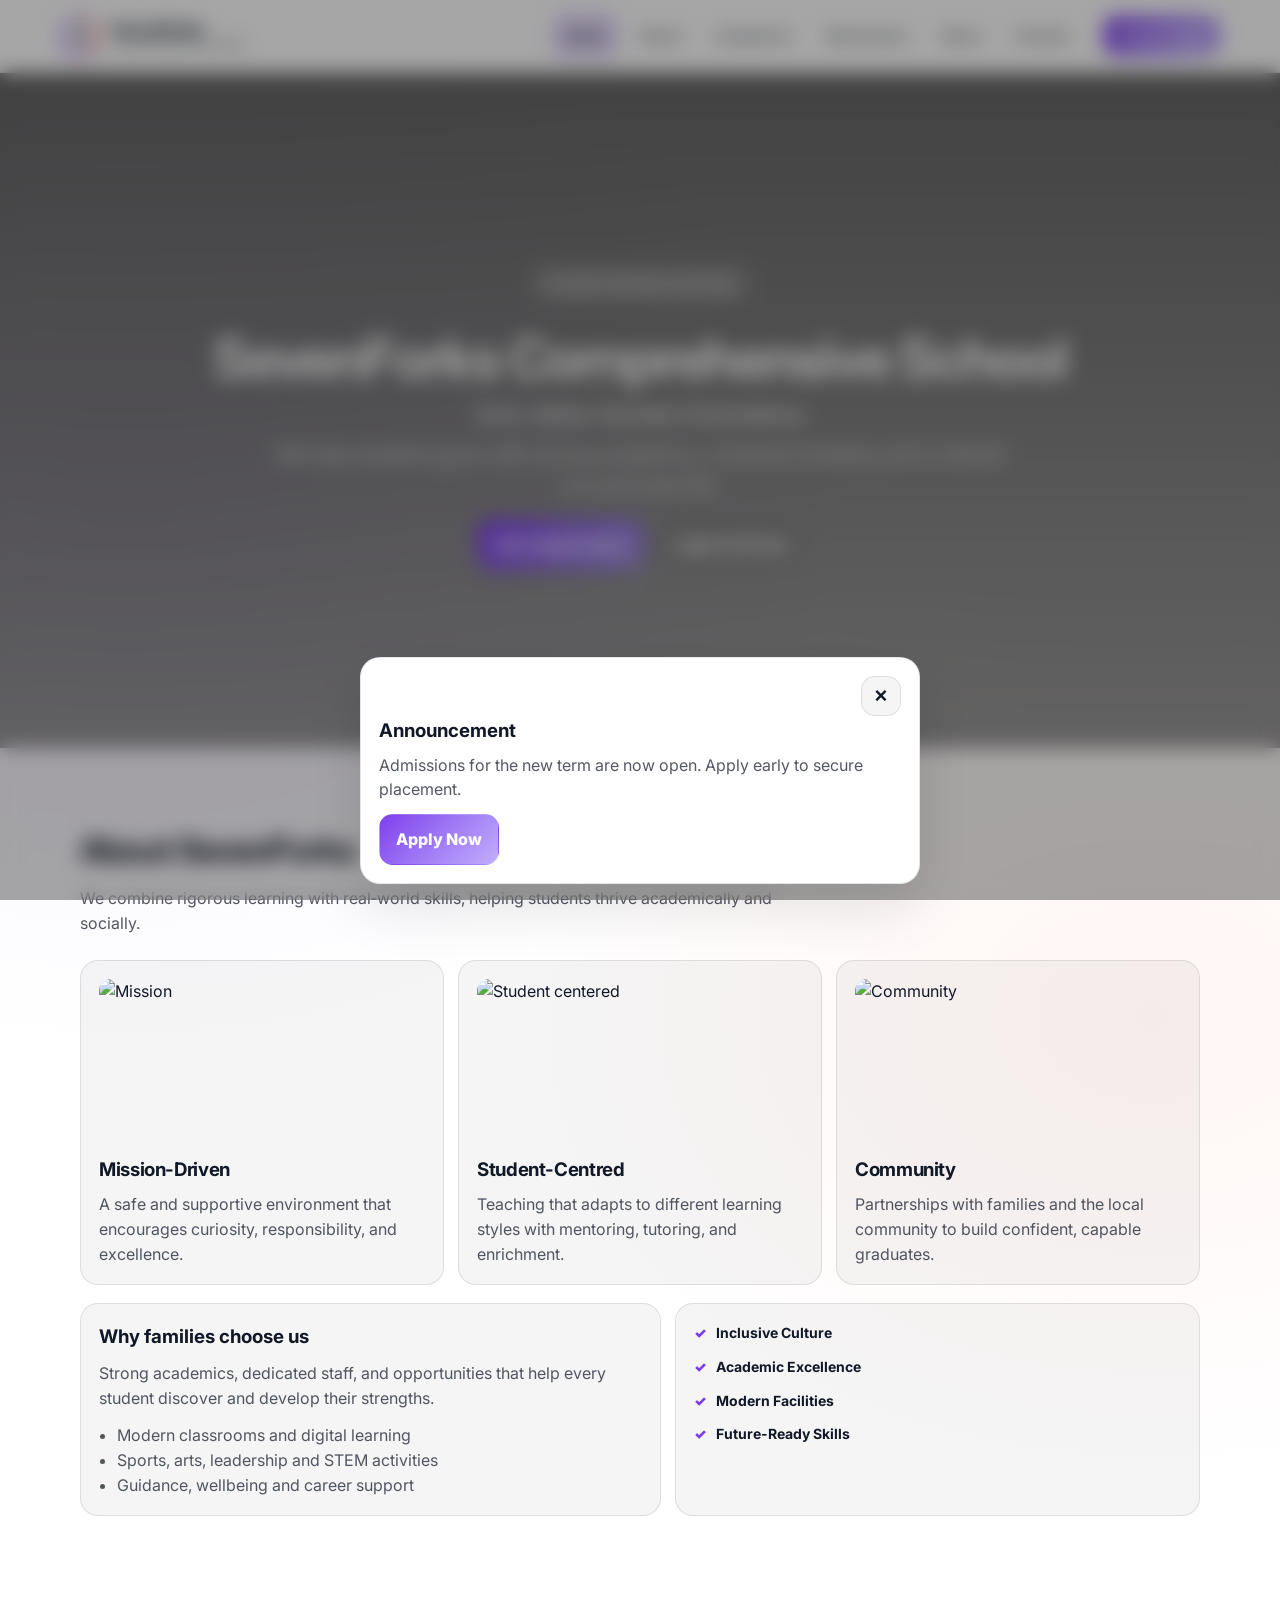
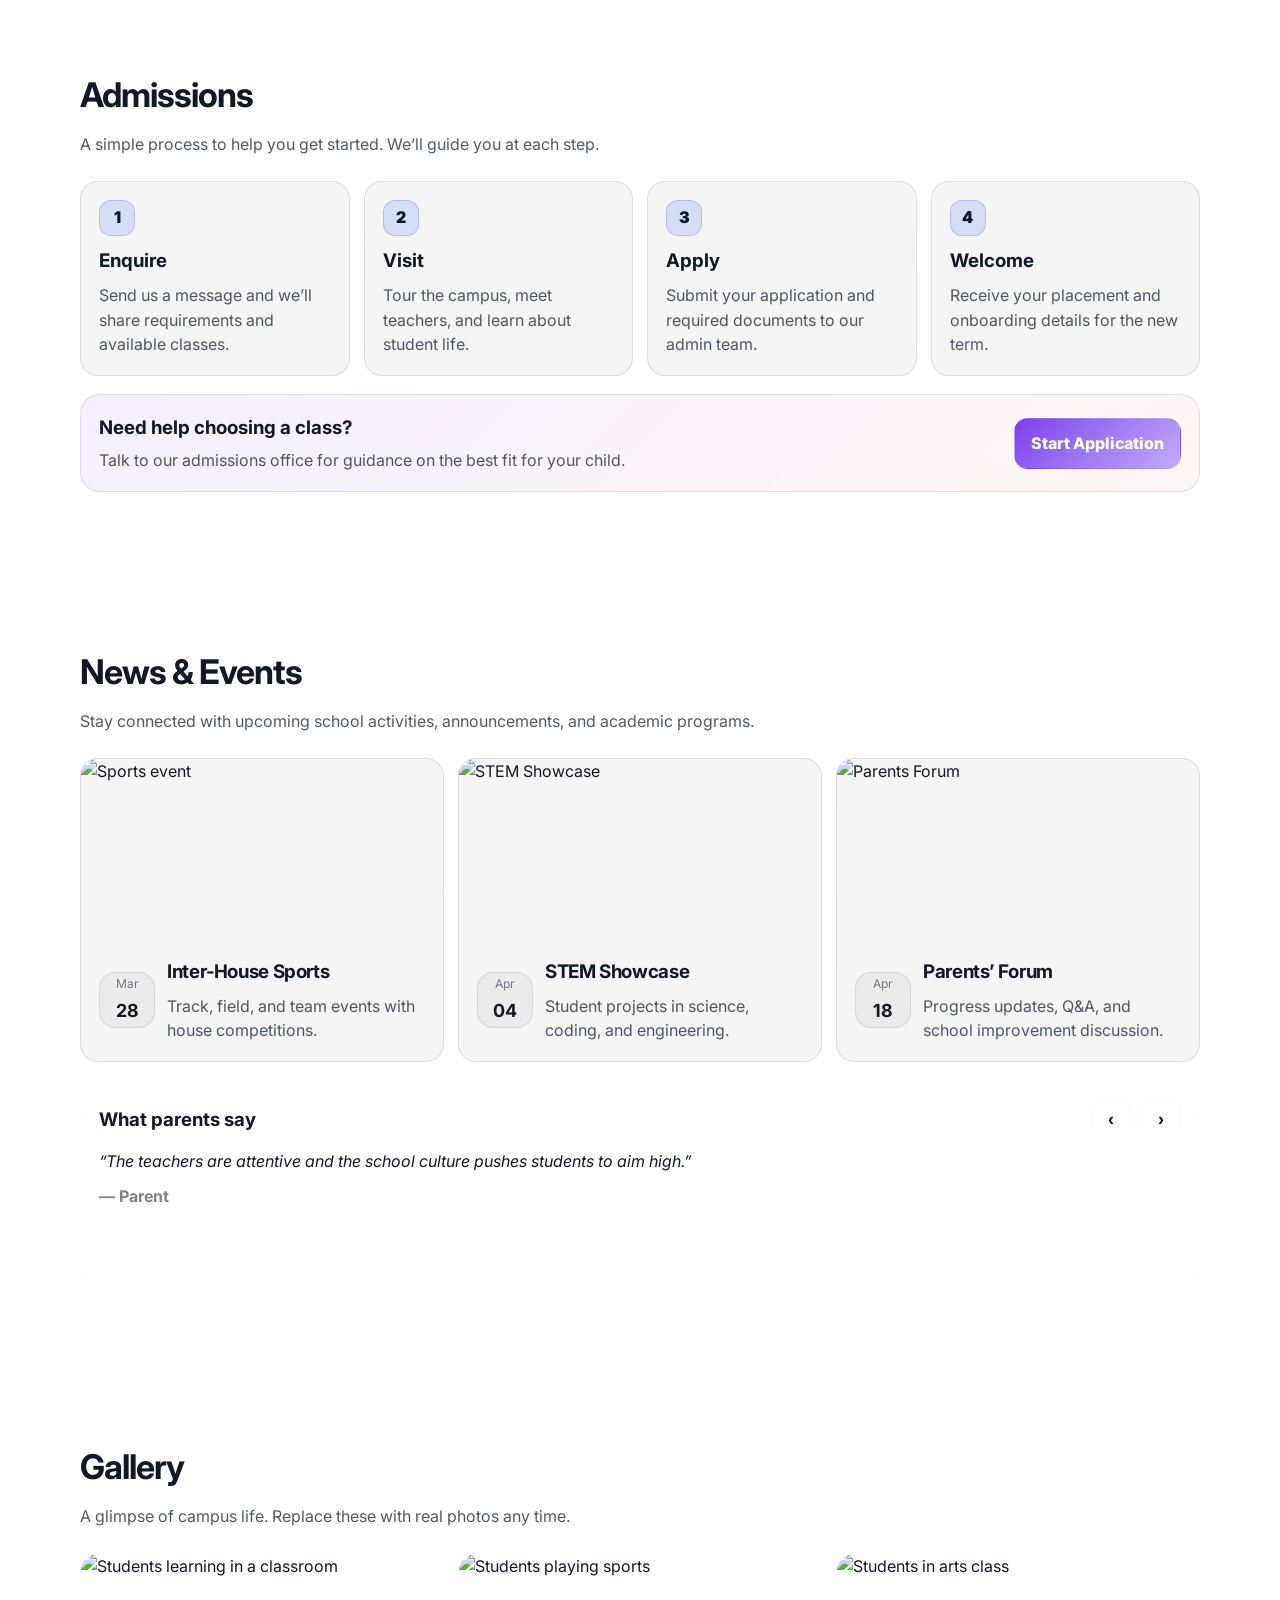
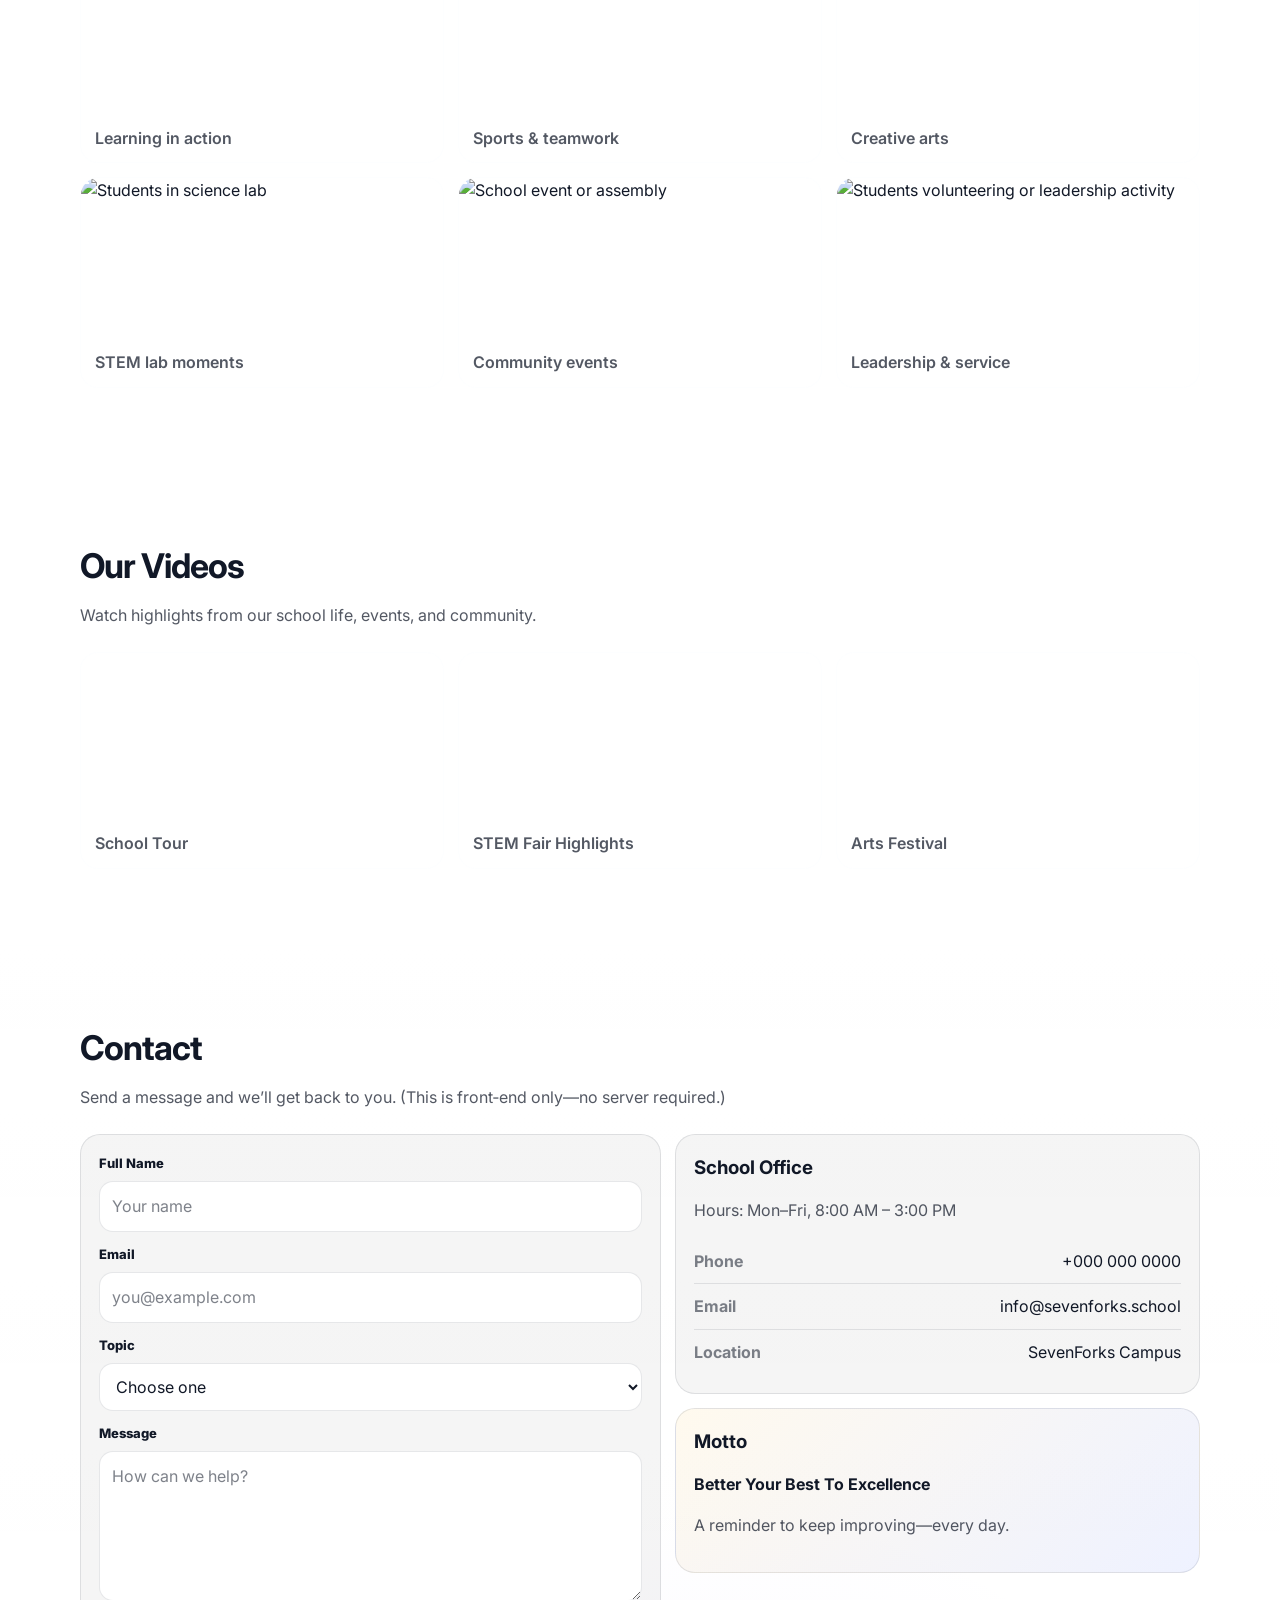
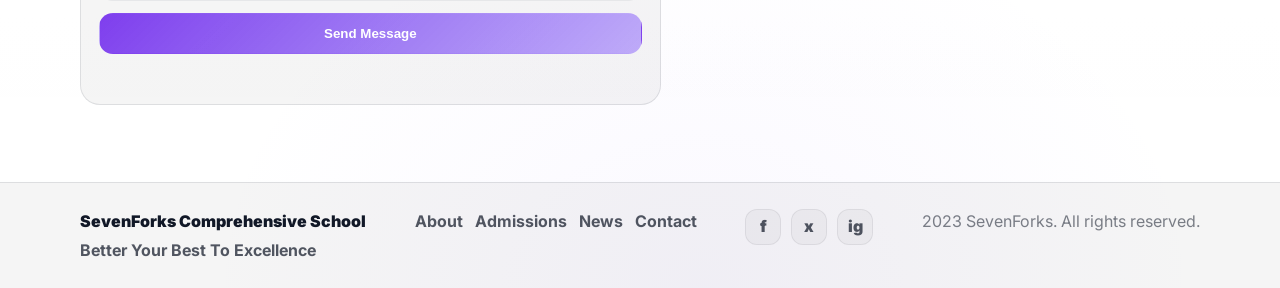
==== index.html @ 9cce0437 "Initial commit" ====
<!doctype html>
<html lang="en">
  <head>
    <meta charset="UTF-8" />
    <meta name="viewport" content="width=device-width, initial-scale=1" />
    <meta name="description" content="SevenForks Comprehensive School — Better Your Best To Excellence" />
    <title>SevenForks Comprehensive School</title>
    <link rel="preconnect" href="https://fonts.googleapis.com" />
    <link rel="preconnect" href="https://fonts.gstatic.com" crossorigin />
    <link href="https://fonts.googleapis.com/css2?family=Inter:wght@400;500;600;700;800&display=swap" rel="stylesheet" />
    <link rel="stylesheet" href="styles.css" />
  </head>

  <body>
    <a class="skip-link" href="#main">Skip to content</a>

    <header class="site-header" data-elevate>
      <div class="container header-inner">
        <a class="brand" href="#top" aria-label="SevenForks Comprehensive School home">
          <span class="brand-mark" aria-hidden="true">
            <span class="mark-ring"></span>
            <span class="mark-s" aria-hidden="true">S</span>
          </span>
          <span class="brand-text">
            <span class="brand-name">SevenForks</span>
            <span class="brand-sub">Comprehensive School</span>
          </span>
        </a>

        <nav class="nav" aria-label="Primary">
          <button class="nav-toggle" type="button" aria-expanded="false" aria-controls="navMenu">
            <span class="nav-toggle-lines" aria-hidden="true"></span>
            <span class="sr-only">Open menu</span>
          </button>

          <div class="nav-menu" id="navMenu">
            <a class="nav-link is-active" href="index.html">Home</a>
            <a class="nav-link" href="about.html">About</a>
            <a class="nav-link" href="academics.html">Academics</a>
            <a class="nav-link" href="admissions.html">Admissions</a>
            <a class="nav-link" href="news.html">News</a>
            <a class="nav-link" href="contact.html">Contact</a>
            <a class="btn btn-primary portal-btn" href="portal.html">Portal Login</a>
          </div>
        </nav>
      </div>
    </header>

    <main id="main">
      <section class="hero" id="top">
        <div class="container hero-inner">
          <div class="hero-copy">
            <p class="pill" data-reveal="fade">A modern learning community</p>
            <h1 class="hero-title" data-reveal="up">
              SevenForks Comprehensive School
            </h1>
            <p class="hero-motto" data-reveal="up" data-reveal-delay="90">
              Motto: <strong>Better Your Best To Excellence</strong>
            </p>
            <p class="hero-lead" data-reveal="up" data-reveal-delay="150">
              We help students grow with strong academics, character building, and a vibrant co‑curricular life.
            </p>
            <div class="hero-actions" data-reveal="up" data-reveal-delay="220">
              <a class="btn btn-primary" href="admissions.html">Start Application</a>
              <a class="btn btn-ghost" href="portal.html">Login to Portal</a>
            </div>
          </div>
        </div>
        <div class="hero-wave" aria-hidden="true"></div>
      </section>

      <section class="section" id="about">
        <div class="container">
          <div class="section-head" data-reveal="up">
            <h2>About SevenForks</h2>
            <p>
              We combine rigorous learning with real‑world skills, helping students thrive academically and socially.
            </p>
          </div>

          <div class="grid-3" data-reveal-stagger>
            <article class="card">
              <img src="https://images.unsplash.com/photo-1497633762265-9d179a990aa6?ixlib=rb-4.0.3&auto=format&fit=crop&w=600&q=80" alt="Mission" class="card-img">
              <h3>Mission-Driven</h3>
              <p>
                A safe and supportive environment that encourages curiosity, responsibility, and excellence.
              </p>
            </article>
            <article class="card">
              <img src="https://images.unsplash.com/photo-1503676260728-1c00da094a0b?ixlib=rb-4.0.3&auto=format&fit=crop&w=600&q=80" alt="Student centered" class="card-img">
              <h3>Student-Centred</h3>
              <p>
                Teaching that adapts to different learning styles with mentoring, tutoring, and enrichment.
              </p>
            </article>
            <article class="card">
              <img src="https://images.unsplash.com/photo-1529156069898-49953e39b3ac?ixlib=rb-4.0.3&auto=format&fit=crop&w=600&q=80" alt="Community" class="card-img">
              <h3>Community</h3>
              <p>
                Partnerships with families and the local community to build confident, capable graduates.
              </p>
            </article>
          </div>

          <div class="feature" data-reveal="up">
            <div class="feature-copy">
              <h3>Why families choose us</h3>
              <p>
                Strong academics, dedicated staff, and opportunities that help every student discover and develop their strengths.
              </p>
              <ul class="checks">
                <li>Modern classrooms and digital learning</li>
                <li>Sports, arts, leadership and STEM activities</li>
                <li>Guidance, wellbeing and career support</li>
              </ul>
            </div>
            <div class="feature-panel" aria-hidden="true">
              <ul class="feature-list">
                <li>Inclusive Culture</li>
                <li>Academic Excellence</li>
                <li>Modern Facilities</li>
                <li>Future-Ready Skills</li>
              </ul>
            </div>
          </div>
        </div>
      </section>

      <section class="section alt" id="admissions">
        <div class="container">
          <div class="section-head" data-reveal="up">
            <h2>Admissions</h2>
            <p>
              A simple process to help you get started. We’ll guide you at each step.
            </p>
          </div>

          <div class="steps" data-reveal-stagger>
            <div class="step">
              <div class="step-num">1</div>
              <h3>Enquire</h3>
              <p>Send us a message and we’ll share requirements and available classes.</p>
            </div>
            <div class="step">
              <div class="step-num">2</div>
              <h3>Visit</h3>
              <p>Tour the campus, meet teachers, and learn about student life.</p>
            </div>
            <div class="step">
              <div class="step-num">3</div>
              <h3>Apply</h3>
              <p>Submit your application and required documents to our admin team.</p>
            </div>
            <div class="step">
              <div class="step-num">4</div>
              <h3>Welcome</h3>
              <p>Receive your placement and onboarding details for the new term.</p>
            </div>
          </div>

          <div class="callout" data-reveal="up">
            <div>
              <h3>Need help choosing a class?</h3>
              <p>Talk to our admissions office for guidance on the best fit for your child.</p>
            </div>
            <a class="btn btn-primary" href="admissions.html">Start Application</a>
          </div>
        </div>
      </section>

      <section class="section alt" id="events">
        <div class="container">
          <div class="section-head" data-reveal="up">
            <h2>News & Events</h2>
            <p>
              Stay connected with upcoming school activities, announcements, and academic programs.
            </p>
          </div>

          <div class="grid-3" data-reveal-stagger>
            <article class="card event">
              <img src="https://images.unsplash.com/photo-1551698618-1dfe5d97d256?ixlib=rb-4.0.3&auto=format&fit=crop&w=600&q=80" alt="Sports event" class="event-img">
              <div class="event-body">
                <div class="event-date"><span>Mar</span><strong>28</strong></div>
                <div>
                  <h3>Inter‑House Sports</h3>
                  <p>Track, field, and team events with house competitions.</p>
                </div>
              </div>
            </article>
            <article class="card event">
              <img src="https://images.unsplash.com/photo-1532094349884-543bc11b234d?ixlib=rb-4.0.3&auto=format&fit=crop&w=600&q=80" alt="STEM Showcase" class="event-img">
              <div class="event-body">
                <div class="event-date"><span>Apr</span><strong>04</strong></div>
                <div>
                  <h3>STEM Showcase</h3>
                  <p>Student projects in science, coding, and engineering.</p>
                </div>
              </div>
            </article>
            <article class="card event">
              <img src="https://images.unsplash.com/photo-1522202176988-66273c2fd55f?ixlib=rb-4.0.3&auto=format&fit=crop&w=600&q=80" alt="Parents Forum" class="event-img">
              <div class="event-body">
                <div class="event-date"><span>Apr</span><strong>18</strong></div>
                <div>
                  <h3>Parents’ Forum</h3>
                  <p>Progress updates, Q&A, and school improvement discussion.</p>
                </div>
              </div>
            </article>
          </div>

          <div class="testimonials" aria-label="Testimonials" data-reveal="up">
            <div class="testimonials-head">
              <h3>What parents say</h3>
              <div class="slider-controls">
                <button class="icon-btn" type="button" data-slide="prev" aria-label="Previous testimonial">‹</button>
                <button class="icon-btn" type="button" data-slide="next" aria-label="Next testimonial">›</button>
              </div>
            </div>
            <div class="slider" data-slider>
              <div class="slide" data-active>
                <p>
                  “The teachers are attentive and the school culture pushes students to aim high.”
                </p>
                <span class="who">— Parent</span>
              </div>
              <div class="slide">
                <p>
                  “Our child improved tremendously in confidence and communication skills.”
                </p>
                <span class="who">— Guardian</span>
              </div>
              <div class="slide">
                <p>
                  “Great balance of academics and activities. The guidance program is excellent.”
                </p>
                <span class="who">— Parent</span>
              </div>
            </div>
          </div>
        </div>
      </section>

      <section class="section" id="gallery">
        <div class="container">
          <div class="section-head" data-reveal="up">
            <h2>Gallery</h2>
            <p>
              A glimpse of campus life. Replace these with real photos any time.
            </p>
          </div>

          <div class="gallery" data-reveal-stagger>
            <figure class="shot" data-gallery-item data-title="Learning in action" data-description="Our classrooms are equipped with modern technology to facilitate interactive and engaging learning experiences for all students.">
              <img src="https://images.unsplash.com/photo-1507003211169-0a1dd7228f2d?ixlib=rb-4.0.3&auto=format&fit=crop&w=600&q=80" alt="Students learning in a classroom" class="shot-img">
              <figcaption>Learning in action</figcaption>
            </figure>
            <figure class="shot" data-gallery-item data-title="Sports & teamwork" data-description="Physical education is a core part of our curriculum, fostering teamwork, discipline, and healthy competition among students.">
              <img src="https://images.unsplash.com/photo-1551698618-1dfe5d97d256?ixlib=rb-4.0.3&auto=format&fit=crop&w=600&q=80" alt="Students playing sports" class="shot-img">
              <figcaption>Sports & teamwork</figcaption>
            </figure>
            <figure class="shot" data-gallery-item data-title="Creative arts" data-description="Students explore their creativity through various artistic mediums, including painting, sculpture, and digital design.">
              <img src="https://images.unsplash.com/photo-1513475382585-d06e58bcb0e0?ixlib=rb-4.0.3&auto=format&fit=crop&w=600&q=80" alt="Students in arts class" class="shot-img">
              <figcaption>Creative arts</figcaption>
            </figure>
            <figure class="shot" data-gallery-item data-title="STEM lab moments" data-description="Our state-of-the-art STEM labs provide hands-on experience in science, technology, engineering, and mathematics.">
              <img src="https://images.unsplash.com/photo-1532094349884-543bc11b234d?ixlib=rb-4.0.3&auto=format&fit=crop&w=600&q=80" alt="Students in science lab" class="shot-img">
              <figcaption>STEM lab moments</figcaption>
            </figure>
            <figure class="shot" data-gallery-item data-title="Community events" data-description="We regularly host events that bring together students, parents, and the local community to celebrate achievements and foster connections.">
              <img src="https://images.unsplash.com/photo-1522202176988-66273c2fd55f?ixlib=rb-4.0.3&auto=format&fit=crop&w=600&q=80" alt="School event or assembly" class="shot-img">
              <figcaption>Community events</figcaption>
            </figure>
            <figure class="shot" data-gallery-item data-title="Leadership & service" data-description="Our leadership programs encourage students to take initiative and serve their community, building character and responsibility.">
              <img src="https://images.unsplash.com/photo-1544717297-fa95b6ee9643?ixlib=rb-4.0.3&auto=format&fit=crop&w=600&q=80" alt="Students volunteering or leadership activity" class="shot-img">
              <figcaption>Leadership & service</figcaption>
            </figure>
          </div>
        </div>
      </section>

      <section class="section" id="videos">
        <div class="container">
          <div class="section-head" data-reveal="up">
            <h2>Our Videos</h2>
            <p>
              Watch highlights from our school life, events, and community.
            </p>
          </div>

          <div class="gallery" data-reveal-stagger>
            <figure class="shot">
              <iframe src="https://www.youtube.com/embed/dQw4w9WgXcQ" title="School Tour" class="shot-img" frameborder="0" allow="accelerometer; autoplay; clipboard-write; encrypted-media; gyroscope; picture-in-picture" allowfullscreen></iframe>
              <figcaption>School Tour</figcaption>
            </figure>
            <figure class="shot">
              <iframe src="https://www.youtube.com/embed/jNQXAC9IVRw" title="STEM Fair Highlights" class="shot-img" frameborder="0" allow="accelerometer; autoplay; clipboard-write; encrypted-media; gyroscope; picture-in-picture" allowfullscreen></iframe>
              <figcaption>STEM Fair Highlights</figcaption>
            </figure>
            <figure class="shot">
              <iframe src="https://www.youtube.com/embed/9bZkp7q19f0" title="Arts Festival" class="shot-img" frameborder="0" allow="accelerometer; autoplay; clipboard-write; encrypted-media; gyroscope; picture-in-picture" allowfullscreen></iframe>
              <figcaption>Arts Festival</figcaption>
            </figure>
          </div>
        </div>
      </section>

      <section class="section alt" id="contact">
        <div class="container">
          <div class="section-head" data-reveal="up">
            <h2>Contact</h2>
            <p>
              Send a message and we’ll get back to you. (This is front‑end only—no server required.)
            </p>
          </div>

          <div class="contact" data-reveal="up">
            <form class="form" id="contactForm">
              <div class="field">
                <label for="name">Full Name</label>
                <input id="name" name="name" type="text" autocomplete="name" placeholder="Your name" required />
              </div>
              <div class="field">
                <label for="email">Email</label>
                <input id="email" name="email" type="email" autocomplete="email" placeholder="you@example.com" required />
              </div>
              <div class="field">
                <label for="topic">Topic</label>
                <select id="topic" name="topic" required>
                  <option value="" selected disabled>Choose one</option>
                  <option>Admissions</option>
                  <option>Academics</option>
                  <option>Events</option>
                  <option>General Enquiry</option>
                </select>
              </div>
              <div class="field">
                <label for="message">Message</label>
                <textarea id="message" name="message" rows="5" placeholder="How can we help?" required></textarea>
              </div>
              <button class="btn btn-primary" type="submit">Send Message</button>
              <p class="form-note" id="formNote" role="status" aria-live="polite"></p>
            </form>

            <aside class="contact-aside">
              <div class="aside-card">
                <h3>School Office</h3>
                <p class="muted">Hours: Mon–Fri, 8:00 AM – 3:00 PM</p>
                <div class="kv">
                  <span>Phone</span>
                  <a href="tel:+0000000000">+000 000 0000</a>
                </div>
                <div class="kv">
                  <span>Email</span>
                  <a href="mailto:info@sevenforks.school">info@sevenforks.school</a>
                </div>
                <div class="kv">
                  <span>Location</span>
                  <span>SevenForks Campus</span>
                </div>
              </div>

              <div class="aside-card accent">
                <h3>Motto</h3>
                <p><strong>Better Your Best To Excellence</strong></p>
                <p class="muted">A reminder to keep improving—every day.</p>
              </div>
            </aside>
          </div>
        </div>
      </section>
    </main>

    <footer class="footer">
      <div class="container footer-inner">
        <div class="footer-left">
          <div class="footer-brand">SevenForks Comprehensive School</div>
          <div class="footer-motto">Better Your Best To Excellence</div>
        </div>
        <div class="footer-links">
          <a href="about.html">About</a>
          <a href="admissions.html">Admissions</a>
          <a href="news.html">News</a>
          <a href="contact.html">Contact</a>
        </div>
        <div class="footer-social" aria-label="Social links">
          <a class="social" href="#" aria-label="Facebook">f</a>
          <a class="social" href="#" aria-label="X">x</a>
          <a class="social" href="#" aria-label="Instagram">ig</a>
        </div>
        <div class="footer-copy"> 2023 SevenForks. All rights reserved.</div>
      </div>
    </footer>

    <div class="popup" data-popup hidden>
      <div class="popup-card" role="dialog" aria-modal="true" aria-label="Announcement">
        <button class="popup-close" type="button" data-popup-close aria-label="Close announcement">×</button>
        <h3>Announcement</h3>
        <p>Admissions for the new term are now open. Apply early to secure placement.</p>
        <a class="btn btn-primary" href="admissions.html">Apply Now</a>
      </div>
    </div>

    <div class="lightbox" id="galleryLightbox" hidden>
      <div class="lightbox-overlay"></div>
      <div class="lightbox-card">
        <button class="lightbox-close" type="button" aria-label="Close lightbox">×</button>
        <img src="" alt="" class="lightbox-img">
        <div class="lightbox-content">
          <h3 class="lightbox-title"></h3>
          <p class="lightbox-desc"></p>
        </div>
      </div>
    </div>

    <script src="script.js"></script>
  </body>
</html>
---- styles.css ----
:root{
  --bg:#FFFFFF;
  --panel:rgba(15,17,21,.04);
  --panel-strong:rgba(15,17,21,.08);
  --text:#111827;
  --muted:rgba(17,24,39,.72);
  --muted-2:rgba(17,24,39,.54);
  --line:rgba(17,24,39,.1);
  --brand:#7C3AED;
  --brand-2:#A78BFA;
  --accent:#FF6347;
  --shadow:0 20px 60px rgba(0,0,0,.12);
  --r12:12px;
  --r16:16px;
  --r20:20px;
  --container:1160px;
  --ease:cubic-bezier(.2,.8,.2,1);
}

*{box-sizing:border-box}
html{scroll-behavior:smooth}
body{
  margin:0;
  font-family:Inter,system-ui,-apple-system,Segoe UI,Roboto,Arial,sans-serif;
  color:var(--text);
  background:
    radial-gradient(1200px 900px at 10% 10%, rgba(124,58,237,.08), transparent 60%),
    radial-gradient(1100px 800px at 90% 20%, rgba(255,99,71,.06), transparent 58%),
    radial-gradient(900px 700px at 55% 100%, rgba(167,139,250,.06), transparent 55%),
    var(--bg);
  line-height:1.55;
  overflow-x:hidden;
}

a{color:inherit;text-decoration:none}
img{max-width:100%;display:block}

.container{max-width:var(--container);margin:0 auto;padding:0 20px}

.skip-link{
  position:absolute;
  left:12px;
  top:12px;
  padding:10px 12px;
  border-radius:10px;
  background:rgba(0,0,0,.7);
  border:1px solid var(--line);
  transform:translateY(-160%);
  transition:transform .25s var(--ease);
  z-index:9999;
}
.skip-link:focus{transform:translateY(0)}

.sr-only{
  position:absolute;
  width:1px;height:1px;
  padding:0;margin:-1px;
  overflow:hidden;clip:rect(0,0,0,0);
  white-space:nowrap;border:0;
}

.site-header{
  position:sticky;
  top:0;
  z-index:1000;
  backdrop-filter:saturate(140%) blur(10px);
  background:rgba(255,255,255,.8);
  border-bottom:1px solid color-mix(in srgb, var(--line) 70%, transparent);
}
.site-header.is-elevated{box-shadow:0 10px 30px rgba(0,0,0,.25)}

.header-inner{
  display:flex;
  align-items:center;
  justify-content:space-between;
  gap:14px;
  padding:14px 0;
}

.brand{display:flex;align-items:center;gap:12px;min-width:220px}
.brand-mark{position:relative;width:40px;height:40px;display:grid;place-items:center}
.mark-ring{
  position:absolute;inset:0;border-radius:999px;
  background:conic-gradient(from 210deg, var(--brand), var(--brand-2), var(--accent), var(--brand));
  filter:saturate(110%);
  animation:spin 7.5s linear infinite;
}
.mark-ring::after{content:"";position:absolute;inset:3px;border-radius:999px;background:var(--bg);border:1px solid var(--line)}
.mark-s{position:relative;font-weight:800;letter-spacing:-.04em}
.brand-text{display:flex;flex-direction:column;line-height:1.05}
.brand-name{font-weight:800;letter-spacing:-.02em}
.brand-sub{font-size:12px;color:var(--muted)}

.nav{display:flex;align-items:center;gap:12px}
.nav-toggle{
  display:none;
  width:44px;height:44px;
  border-radius:12px;
  border:1px solid var(--line);
  background:var(--panel);
  color:var(--text);
}
.nav-toggle:focus-visible{outline:2px solid rgba(91,124,255,.7);outline-offset:2px}
.nav-toggle-lines{position:relative;width:18px;height:2px;background:currentColor;display:block;margin:0 auto;border-radius:999px;transition:background 0.2s var(--ease)}
.nav-toggle.is-active .nav-toggle-lines{background:transparent}
.nav-toggle.is-active .nav-toggle-lines::before{transform:rotate(45deg);top:0}
.nav-toggle.is-active .nav-toggle-lines::after{transform:rotate(-45deg);top:0}
.nav-toggle-lines::before,.nav-toggle-lines::after{content:"";position:absolute;left:0;width:18px;height:2px;background:currentColor;border-radius:999px;transition:transform .25s var(--ease), top .25s var(--ease), opacity .2s var(--ease)}
.nav-toggle-lines::before{top:-6px}
.nav-toggle-lines::after{top:6px}

.nav-menu{display:flex;align-items:center;gap:14px}
.nav-link{color:var(--muted);font-weight:600;font-size:14px;padding:10px 10px;border-radius:10px;transition:background .2s var(--ease), color .2s var(--ease)}
.nav-link:hover{background:rgba(255,255,255,.04);color:var(--text)}
.nav-link.is-active{color:var(--text);background:color-mix(in srgb, var(--brand) 18%, transparent);border:1px solid color-mix(in srgb, var(--brand) 30%, transparent)}
.nav-cta{
  margin-left:4px;
  padding:10px 14px;
  border-radius:12px;
  border:1px solid rgba(234,240,255,.14);
  background:linear-gradient(135deg, color-mix(in srgb, var(--brand) 30%, transparent), color-mix(in srgb, var(--accent) 18%, transparent));
  font-weight:700;
  font-size:14px;
}

.hero{
  position:relative;
  min-height:75vh;
  display:flex;
  align-items:center;
  padding:80px 0;
  background-image:url('https://images.unsplash.com/photo-1523050854058-8df90110c9f1?ixlib=rb-4.0.3&auto=format&fit=crop&w=1920&q=80');
  background-size:cover;
  background-position:center;
  background-attachment:fixed;
  color:#FFFFFF;
}
.hero::before{
  content:'';
  position:absolute;
  inset:0;
  background:linear-gradient(rgba(0,0,0,0.6), rgba(0,0,0,0.4));
  z-index:0;
}
.hero-inner{
  position:relative;
  z-index:1;
  display:flex;
  flex-direction:column;
  align-items:center;
  text-align:center;
  gap:28px;
}
.pill{
  display:inline-flex;align-items:center;gap:10px;
  padding:8px 16px;border-radius:999px;
  border:1px solid rgba(255,255,255,0.2);
  background:rgba(255,255,255,0.1);
  backdrop-filter:blur(4px);
  color:#FFFFFF;
  font-weight:600;
  font-size:13px;
}
.hero-title{margin:14px 0 10px;font-size:56px;line-height:1.1;letter-spacing:-.04em;color:#FFFFFF;text-shadow:0 2px 10px rgba(0,0,0,0.3)}
.hero-motto{margin:0 0 10px;color:rgba(255,255,255,0.9);font-size:18px;font-weight:500}
.hero-lead{margin:0 auto 18px;color:rgba(255,255,255,0.8);max-width:60ch;font-size:20px}

.hero-actions{display:flex;gap:12px;flex-wrap:wrap;justify-content:center}
.btn{
  display:inline-flex;align-items:center;justify-content:center;
  padding:12px 16px;border-radius:14px;
  font-weight:800;
  border:1px solid rgba(234,240,255,.14);
  transition:transform .18s var(--ease), background .2s var(--ease), border-color .2s var(--ease);
  will-change:transform;
}
.btn:active{transform:translateY(1px)}
.btn-primary{
  background:linear-gradient(135deg, color-mix(in srgb, var(--brand) 98%, white 0%), color-mix(in srgb, var(--brand-2) 70%, transparent));
  border-color:transparent;
  color:#FFFFFF;
}
.btn-primary:hover{transform:translateY(-1px)}
.btn-ghost{background:var(--panel)}
.btn-ghost:hover{background:var(--panel-strong)}

.hero-badges{display:grid;grid-template-columns:repeat(3,minmax(0,1fr));gap:12px;margin-top:18px}
.badge{padding:12px 12px;border-radius:16px;border:1px solid var(--line);background:var(--panel)}
.badge-top{display:block;font-size:22px;font-weight:900;letter-spacing:-.02em}
.badge-sub{display:block;color:var(--muted-2);font-size:12px;margin-top:2px}

.hero-card{position:relative}
.hero-card-inner{
  border-radius:22px;
  border:1px solid var(--line);
  background:rgba(255,255,255,.7);
  backdrop-filter:blur(10px);
  box-shadow:var(--shadow);
  overflow:hidden;
}
.hero-mesh{position:absolute;inset:-2px;background:
  radial-gradient(300px 180px at 20% 20%, rgba(91,124,255,.35), transparent 60%),
  radial-gradient(320px 220px at 85% 30%, rgba(45,226,197,.25), transparent 60%),
  radial-gradient(320px 240px at 45% 90%, rgba(255,202,91,.18), transparent 60%);
  filter:blur(0px);
}
.hero-card-content{position:relative;padding:18px;display:grid;gap:12px}
.mini-stat{padding:14px;border-radius:16px;border:1px solid var(--line);background:rgba(255,255,255,.5)}
.mini-title{display:block;color:var(--muted-2);font-size:12px}
.mini-value{display:block;font-weight:800;margin-top:4px}

.hero-wave{height:60px;margin-top:38px;background:linear-gradient(90deg, rgba(91,124,255,.0), rgba(91,124,255,.20), rgba(45,226,197,.18), rgba(255,202,91,.12), rgba(91,124,255,.0));filter:blur(18px);opacity:.9}

.section{padding:76px 0}
.section.alt{
  background:linear-gradient(180deg, rgba(255,255,255,.02), rgba(255,255,255,.00));
  border-top:1px solid rgba(234,240,255,.06);
  border-bottom:1px solid rgba(234,240,255,.06);
}
.section-head{display:grid;gap:10px;max-width:70ch;margin-bottom:24px}
.section-head h2{margin:0;font-size:34px;letter-spacing:-.03em}
.section-head p{margin:0;color:var(--muted)}

.grid-3{display:grid;grid-template-columns:repeat(3,minmax(0,1fr));gap:14px}
.grid-2{display:grid;grid-template-columns:repeat(2,minmax(0,1fr));gap:14px}

.card{
  border-radius:18px;
  border:1px solid var(--line);
  background:var(--panel);
  padding:18px;
  transition:transform .3s var(--ease), background .3s var(--ease), border-color .3s var(--ease), box-shadow .3s var(--ease);
}
.card:hover{transform:translateY(-4px);background:var(--panel-strong);border-color:var(--muted-2);box-shadow:var(--shadow-hover)}
.card h3{margin:0 0 8px;letter-spacing:-.02em}
.card p{margin:0;color:var(--muted)}
.card-img{width:100%;height:160px;object-fit:cover;border-radius:12px;margin-bottom:16px}

.text-link{display:inline-block;margin-top:12px;color:rgba(234,240,255,.88);font-weight:700}
.text-link:hover{text-decoration:underline}

.feature{margin-top:18px;display:grid;grid-template-columns:1.05fr .95fr;gap:14px;align-items:stretch}
.feature-copy{border-radius:18px;border:1px solid var(--line);background:var(--panel);padding:18px}
.feature-copy h3{margin:0 0 10px}
.feature-copy p{margin:0 0 12px;color:var(--muted)}
.checks{margin:0;padding-left:18px;color:var(--muted)}

.feature-panel{border-radius:18px;border:1px solid var(--line);background:var(--panel);padding:18px;display:flex;flex-wrap:wrap;gap:10px;align-content:flex-start}
.feature-list{margin:0;padding:0;list-style:none;display:grid;gap:12px;width:100%}
.feature-list li{display:flex;align-items:center;gap:10px;font-weight:700;font-size:14px;color:var(--text)}
.feature-list li::before{content:"✓";color:var(--brand);font-weight:900}
.panel-chip{padding:10px 12px;border-radius:999px;border:1px solid var(--line);background:rgba(255,255,255,0.6);font-weight:700;font-size:13px;color:var(--text)}

.timeline{margin-top:18px;border-radius:18px;border:1px solid var(--line);background:var(--panel);padding:18px;display:grid;gap:14px}
.timeline-item{display:grid;grid-template-columns:14px 1fr;gap:12px;align-items:start}
.dot{width:10px;height:10px;border-radius:999px;margin-top:6px;background:linear-gradient(135deg, var(--brand), var(--accent))}
.timeline-item h4{margin:0 0 4px}
.timeline-item p{margin:0;color:var(--muted)}

.steps{display:grid;grid-template-columns:repeat(4,minmax(0,1fr));gap:14px}
.step{border-radius:18px;border:1px solid var(--line);background:var(--panel);padding:18px}
.step-num{width:36px;height:36px;border-radius:12px;display:grid;place-items:center;font-weight:900;background:rgba(91,124,255,.2);border:1px solid rgba(91,124,255,.3);margin-bottom:10px}
.step h3{margin:0 0 8px}
.step p{margin:0;color:var(--muted)}

.callout{margin-top:18px;border-radius:20px;border:1px solid var(--line);background:linear-gradient(135deg, rgba(124,58,237,.08), rgba(255,99,71,.05));padding:18px;display:flex;align-items:center;justify-content:space-between;gap:16px}
.callout h3{margin:0 0 6px}
.callout p{margin:0;color:var(--muted)}

.event{display:flex;flex-direction:column;gap:0;padding:0;overflow:hidden}
.event-img{width:100%;height:180px;object-fit:cover}
.event-body{padding:18px;display:grid;grid-template-columns:56px 1fr;gap:12px;align-items:center}
.event-date{width:56px;height:56px;border-radius:16px;display:grid;place-items:center;background:var(--panel);border:1px solid var(--line);text-align:center}
.event-date span{display:block;font-size:12px;color:var(--muted-2);line-height:1}
.event-date strong{display:block;font-size:18px;line-height:1.1}

.testimonials{margin-top:18px;border-radius:20px;border:1px solid rgba(234,240,255,.12);background:rgba(255,255,255,.035);padding:18px}
.testimonials-head{display:flex;align-items:center;justify-content:space-between;gap:10px;margin-bottom:10px}
.testimonials-head h3{margin:0}
.slider-controls{display:flex;gap:10px}
.icon-btn{width:40px;height:40px;border-radius:14px;border:1px solid rgba(234,240,255,.14);background:rgba(255,255,255,.04);color:var(--text);font-size:18px;font-weight:900;cursor:pointer}
.icon-btn:hover{background:rgba(255,255,255,.07)}

.slider{position:relative;min-height:120px}
.slide{position:absolute;inset:0;opacity:0;transform:translateY(8px);transition:opacity .35s var(--ease), transform .35s var(--ease)}
.slide[data-active]{opacity:1;transform:translateY(0);position:relative}
.slide p{margin:0 0 10px;color:var(--text);font-size:16px;font-style:italic}
.who{color:var(--muted-2);font-weight:700}

.gallery{display:grid;grid-template-columns:repeat(3,minmax(0,1fr));gap:14px}
.shot{margin:0;border-radius:18px;border:1px solid rgba(234,240,255,.12);background:rgba(255,255,255,.04);overflow:hidden}
.shot-img{height:160px}
.shot figcaption{padding:12px 14px;color:var(--muted);font-weight:600}
.grad-1{background:linear-gradient(135deg, rgba(91,124,255,.55), rgba(45,226,197,.25))}
.grad-2{background:linear-gradient(135deg, rgba(45,226,197,.55), rgba(255,202,91,.25))}
.grad-3{background:linear-gradient(135deg, rgba(255,202,91,.55), rgba(91,124,255,.25))}
.grad-4{background:linear-gradient(135deg, rgba(91,124,255,.45), rgba(255,255,255,.10))}
.grad-5{background:linear-gradient(135deg, rgba(45,226,197,.45), rgba(255,255,255,.10))}
.grad-6{background:linear-gradient(135deg, rgba(255,202,91,.45), rgba(255,255,255,.10))}

.contact{display:grid;grid-template-columns:1.05fr .95fr;gap:14px;align-items:start}
.form{border-radius:20px;border:1px solid var(--line);background:var(--panel);padding:18px;display:grid;gap:12px}
.field{display:grid;gap:8px}
label{font-weight:800;font-size:13px;color:var(--text)}
input,select,textarea{
  width:100%;
  border-radius:14px;
  border:1px solid var(--line);
  background:#FFFFFF;
  color:var(--text);
  padding:12px 12px;
  font:inherit;
}
input::placeholder, textarea::placeholder {
  color: var(--muted-2);
}
input:focus,select:focus,textarea:focus{outline:2px solid rgba(91,124,255,.55);outline-offset:2px}
textarea{resize:vertical}
.form-note{min-height:20px;margin:0;color:var(--muted)}

.contact-aside{display:grid;gap:14px}
.aside-card{border-radius:20px;border:1px solid var(--line);background:var(--panel);padding:18px}
.aside-card.accent{background:linear-gradient(135deg, rgba(255,202,91,.10), rgba(91,124,255,.10))}
.aside-card h3{margin:0 0 8px}
.muted{color:var(--muted)}
.kv{display:flex;align-items:baseline;justify-content:space-between;gap:10px;padding:10px 0;border-top:1px solid var(--line)}
.kv:first-of-type{border-top:0}
.kv span:first-child{color:var(--muted-2);font-weight:700}

.footer{padding:26px 0;border-top:1px solid var(--line);background:var(--panel)}
.footer-inner{display:flex;align-items:flex-start;justify-content:space-between;gap:18px;flex-wrap:wrap}
.footer-brand{font-weight:900}
.footer-motto{color:var(--muted);font-weight:700;margin-top:4px}
.footer-links{display:flex;gap:12px;flex-wrap:wrap}
.footer-links a{color:var(--muted);font-weight:700}
.footer-links a:hover{color:var(--text)}
.footer-copy{color:var(--muted-2)}

.footer-social{display:flex;gap:10px;align-items:center}
.social{
  width:36px;height:36px;
  border-radius:12px;
  display:grid;place-items:center;
  border:1px solid color-mix(in srgb, var(--line) 70%, transparent);
  background:color-mix(in srgb, var(--panel) 80%, transparent);
  color:var(--muted);
  font-weight:900;
}
.social:hover{color:var(--text);border-color:color-mix(in srgb, var(--brand) 40%, transparent)}

.page-hero{padding:44px 0 18px}
.page-hero-inner{max-width:75ch}
.page-hero h1{margin:0 0 10px;font-size:42px;letter-spacing:-.04em}
.page-hero p{margin:0;color:var(--muted)}

.h3{font-size:18px;margin:0 0 8px;letter-spacing:-.02em}
.list{margin:0;padding-left:18px;color:var(--muted)}

.staff{display:grid;grid-template-columns:repeat(4,minmax(0,1fr));gap:14px}
.staff-card{border-radius:18px;border:1px solid color-mix(in srgb, var(--line) 70%, transparent);background:color-mix(in srgb, var(--panel) 80%, transparent);padding:16px;display:flex;gap:12px;align-items:center}
.avatar{width:52px;height:52px;border-radius:16px;background:linear-gradient(135deg, color-mix(in srgb, var(--brand) 45%, transparent), color-mix(in srgb, var(--accent) 28%, transparent));border:1px solid color-mix(in srgb, var(--line) 70%, transparent)}
.staff-meta h3{margin:0 0 2px;letter-spacing:-.02em}
.staff-meta p{margin:0}

.news{display:grid;grid-template-columns:repeat(3,minmax(0,1fr));gap:14px}
.news-card{border-radius:18px;border:1px solid color-mix(in srgb, var(--line) 70%, transparent);background:color-mix(in srgb, var(--panel) 80%, transparent);padding:18px}
.news-card h3{margin:0 0 8px;letter-spacing:-.02em}
.news-card p{margin:0 0 10px}
.tag{display:inline-flex;align-items:center;padding:6px 10px;border-radius:999px;border:1px solid color-mix(in srgb, var(--line) 70%, transparent);background:color-mix(in srgb, var(--brand) 12%, transparent);font-weight:800;font-size:12px;color:var(--muted)}
.news-image{width:100%;height:150px;object-fit:cover;border-radius:12px;margin-bottom:12px}

.table-wrap{overflow:auto;border-radius:18px;border:1px solid color-mix(in srgb, var(--line) 70%, transparent)}
.table{width:100%;border-collapse:collapse;min-width:720px;background:color-mix(in srgb, var(--panel) 70%, transparent)}
.table th,.table td{padding:12px 12px;border-bottom:1px solid color-mix(in srgb, var(--line) 55%, transparent);text-align:left}
.table th{font-weight:900;color:color-mix(in srgb, var(--text) 85%, transparent)}
.table td{color:var(--muted)}

.map{border-radius:18px;border:1px dashed color-mix(in srgb, var(--line) 70%, transparent);background:color-mix(in srgb, var(--panel) 70%, transparent);height:170px;display:grid;place-items:center}
.map-inner{color:var(--muted-2);font-weight:900;letter-spacing:-.02em}

.portal-btn {
  font-size: 14px;
  padding: 8px 16px;
  margin-left: 10px;
}

@media (max-width: 760px) {
  .portal-btn {
    margin-left: 0;
    width: 100%;
    max-width: 280px;
    padding: 16px;
    font-size: 18px;
    order: 7;
  }
}

.popup{position:fixed;inset:0;display:grid;place-items:end center;padding:16px;background:rgba(0,0,0,.35);backdrop-filter:blur(10px);z-index:2000}
.popup[hidden]{display:none}
.popup-card{width:min(560px, 100%);border-radius:20px;border:1px solid var(--line);background:#FFFFFF;box-shadow:var(--shadow);padding:18px}
.popup-card h3{margin:0 0 8px}
.popup-card p{margin:0 0 12px;color:var(--muted)}
.popup-close{margin-left:auto;display:grid;place-items:center;width:40px;height:40px;border-radius:14px;border:1px solid var(--line);background:var(--panel);color:var(--text);font-size:22px;font-weight:900;cursor:pointer}
.lightbox{position:fixed;inset:0;z-index:3000;display:grid;place-items:center;padding:20px;opacity:0;visibility:hidden;transition:all 0.4s var(--ease)}
.lightbox:not([hidden]){opacity:1;visibility:visible}
.lightbox-overlay{position:absolute;inset:0;background:rgba(0,0,0,.8);backdrop-filter:blur(10px)}
.lightbox-card{position:relative;width:min(800px, 100%);background:var(--bg);border-radius:24px;overflow:hidden;box-shadow:var(--shadow);transform:scale(0.9);transition:transform 0.4s var(--ease)}
.lightbox:not([hidden]) .lightbox-card{transform:scale(1)}
.lightbox-close{position:absolute;top:16px;right:16px;z-index:10;width:40px;height:40px;border-radius:12px;background:rgba(0,0,0,.5);color:#FFF;border:none;font-size:24px;cursor:pointer;display:grid;place-items:center;transition:background 0.2s}
.lightbox-close:hover{background:rgba(0,0,0,.8)}
.lightbox-img{width:100%;height:400px;object-fit:cover}
.lightbox-content{padding:32px}
.lightbox-title{margin:0 0 12px;font-size:28px;letter-spacing:-.02em}
.lightbox-desc{margin:0;color:var(--muted);font-size:18px;line-height:1.6}

@media (max-width: 760px){
  .lightbox-img{height:250px}
  .lightbox-content{padding:24px}
  .lightbox-title{font-size:22px}
  .lightbox-desc{font-size:16px}
}

.shot{cursor:pointer;transition:transform 0.3s var(--ease)}
.shot:hover{transform:scale(1.02)}

[data-reveal],[data-reveal-stagger] > *{
  opacity:0;
  transform:translateY(16px);
}
.revealed{
  opacity:1 !important;
  transform:none !important;
  transition:opacity .7s var(--ease), transform .7s var(--ease);
}

[data-reveal="fade"]{transform:none}
[data-reveal="float"]{transform:translateY(10px)}

@keyframes spin{to{transform:rotate(360deg)}}

@media (max-width: 980px){
  .hero-inner{grid-template-columns:1fr;}
  .hero-title{font-size:42px}
  .feature{grid-template-columns:1fr}
  .contact{grid-template-columns:1fr}
  .steps{grid-template-columns:repeat(2,minmax(0,1fr))}
  .staff{grid-template-columns:repeat(2,minmax(0,1fr))}
  .news{grid-template-columns:repeat(2,minmax(0,1fr))}
}

@media (max-width: 760px){
  .nav-toggle{display:inline-grid;place-items:center;z-index:2100}
  .nav-menu{
    position:fixed;
    top: 0;
    left: 0;
    right: 0;
    height: 100vh;
    background:#FFFFFF;
    display:flex;
    flex-direction:column;
    align-items:center;
    justify-content:center;
    gap:10px;
    padding:100px 20px 60px;
    opacity:0;
    visibility:hidden;
    transform:translateY(-100%);
    transition:transform 0.6s cubic-bezier(0.77, 0, 0.175, 1), opacity 0.4s ease;
    z-index:2000;
    overflow-y: auto;
  }
  .nav-menu.is-open{
    opacity:1;
    visibility:visible;
    transform:translateY(0);
  }
  .nav-menu::before {
    content: 'SevenForks';
    position: absolute;
    top: 30px;
    left: 50%;
    transform: translateX(-50%);
    font-weight: 800;
    font-size: 24px;
    color: var(--brand);
    letter-spacing: -0.02em;
    opacity: 0;
    transition: opacity 0.3s var(--ease) 0.1s;
  }
  .nav-menu.is-open::before {
    opacity: 1;
  }
  .nav-link{
    font-size:22px;
    font-weight:700;
    padding:14px 20px;
    width:100%;
    max-width:280px;
    text-align:center;
    color: var(--text);
    border-radius: 12px;
    transition: all 0.2s var(--ease);
    opacity: 0;
    transform: translateY(15px);
  }
  .nav-menu.is-open .nav-link {
    opacity: 1;
    transform: translateY(0);
  }
  .nav-menu.is-open .nav-link:nth-child(1) { transition: all 0.3s var(--ease) 0.1s; }
  .nav-menu.is-open .nav-link:nth-child(2) { transition: all 0.3s var(--ease) 0.15s; }
  .nav-menu.is-open .nav-link:nth-child(3) { transition: all 0.3s var(--ease) 0.2s; }
  .nav-menu.is-open .nav-link:nth-child(4) { transition: all 0.3s var(--ease) 0.25s; }
  .nav-menu.is-open .nav-link:nth-child(5) { transition: all 0.3s var(--ease) 0.3s; }
  .nav-menu.is-open .nav-link:nth-child(6) { transition: all 0.3s var(--ease) 0.35s; }

  .nav-link:active {
    background: var(--panel-strong);
    transform: scale(0.96);
  }
  .nav-link.is-active {
    color: var(--brand);
    background: color-mix(in srgb, var(--brand) 10%, transparent);
    font-weight: 800;
  }
  .hero{min-height:70vh;padding:60px 0}
  .hero-title{font-size:32px; padding: 0 10px;}
  .hero-motto{font-size: 16px;}
  .hero-lead{font-size:16px;padding:0 15px; line-height: 1.4;}
  .hero-actions{flex-direction:column;width:100%;max-width:280px;margin:0 auto; gap: 10px;}
  .btn{width:100%; padding: 14px;}
  .section{padding:50px 0}
  .section-head{margin-bottom: 30px; text-align: center;}
  .section-head h2{font-size:28px}
  .grid-3, .grid-2, .gallery, .steps, .staff, .news{grid-template-columns:1fr;gap:20px}
  .card{padding: 24px;}
  .feature{grid-template-columns:1fr; gap: 20px;}
  .contact{grid-template-columns:1fr; gap: 20px;}
  .footer-inner{flex-direction:column;align-items:center;text-align:center;gap:32px; padding: 40px 20px;}
  .footer-links{flex-direction: column; gap: 15px;}
  .footer-left{align-items: center;}
  
  /* Form adjustments for mobile */
  input, select, textarea {
    font-size: 16px; /* Prevent zoom on iOS */
    padding: 14px;
  }
}

@media (prefers-reduced-motion: reduce){
  html{scroll-behavior:auto}
  *{animation:none !important;transition:none !important}
}
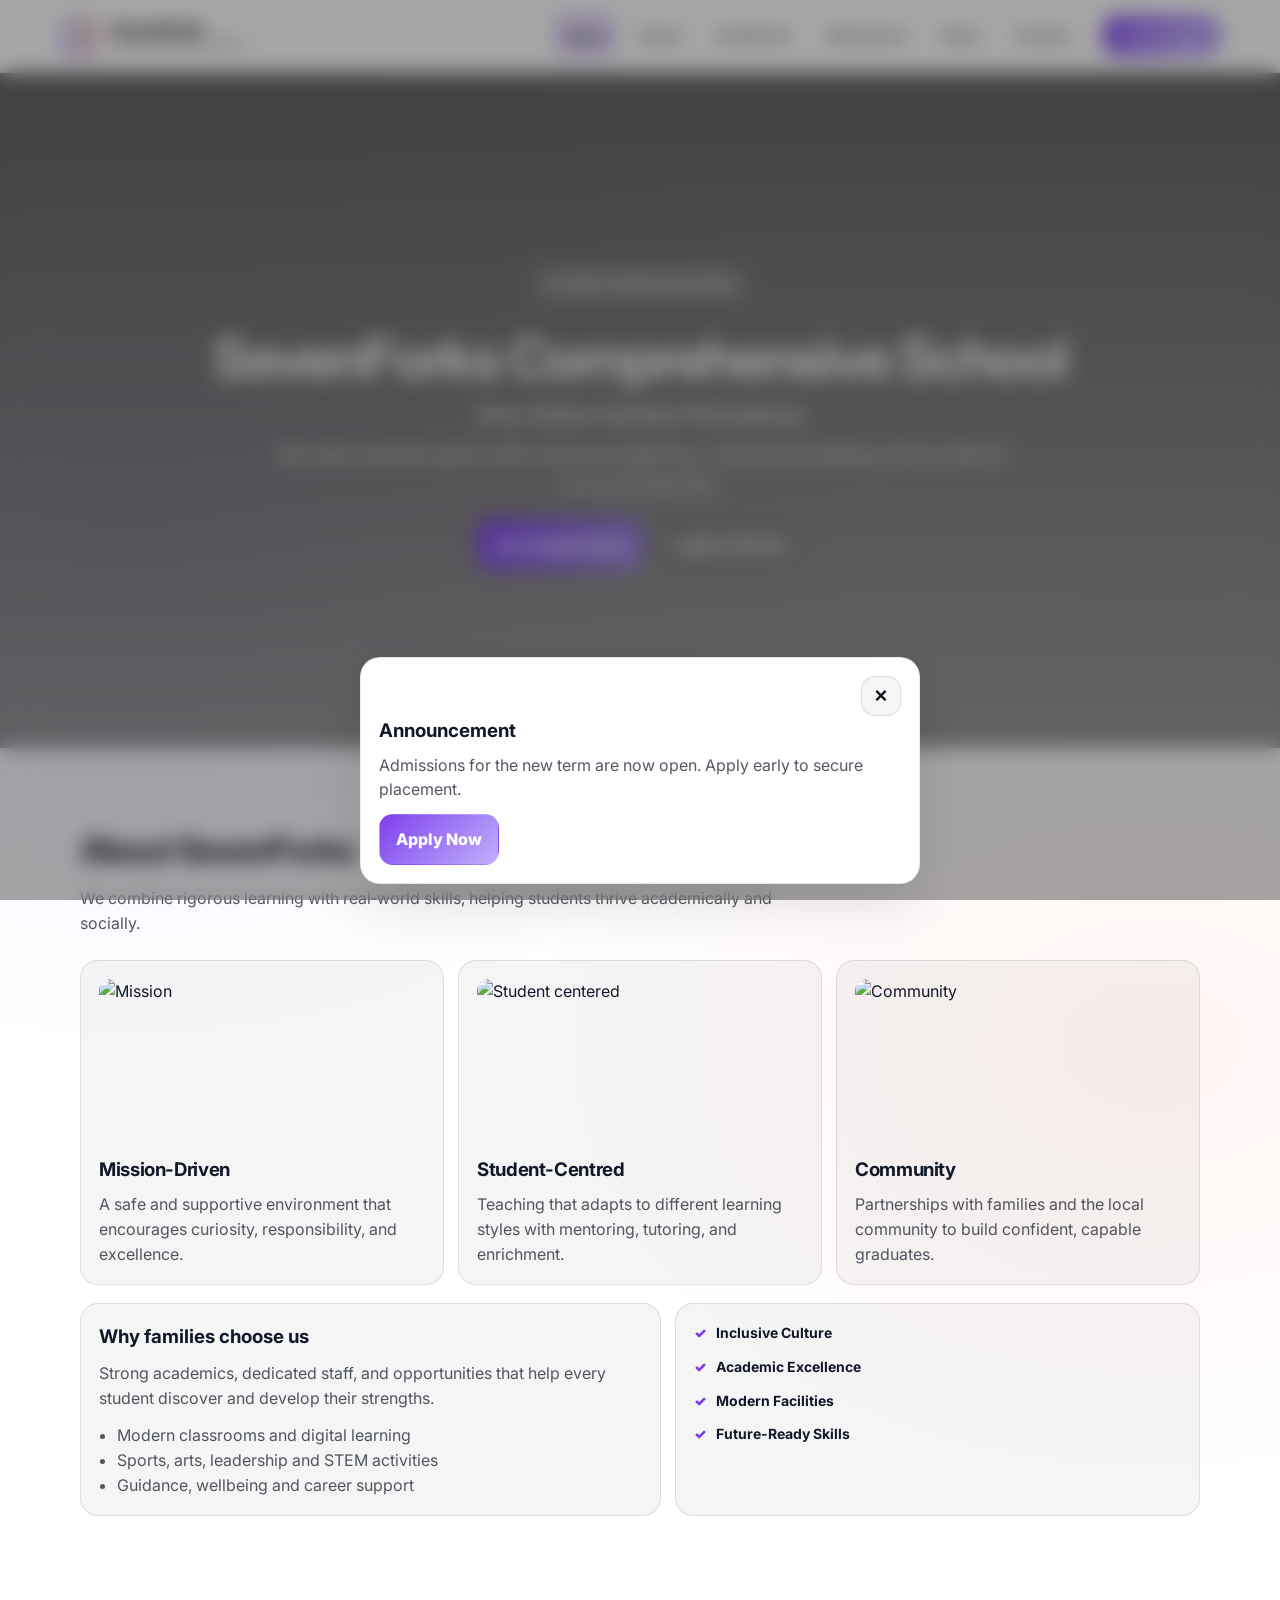
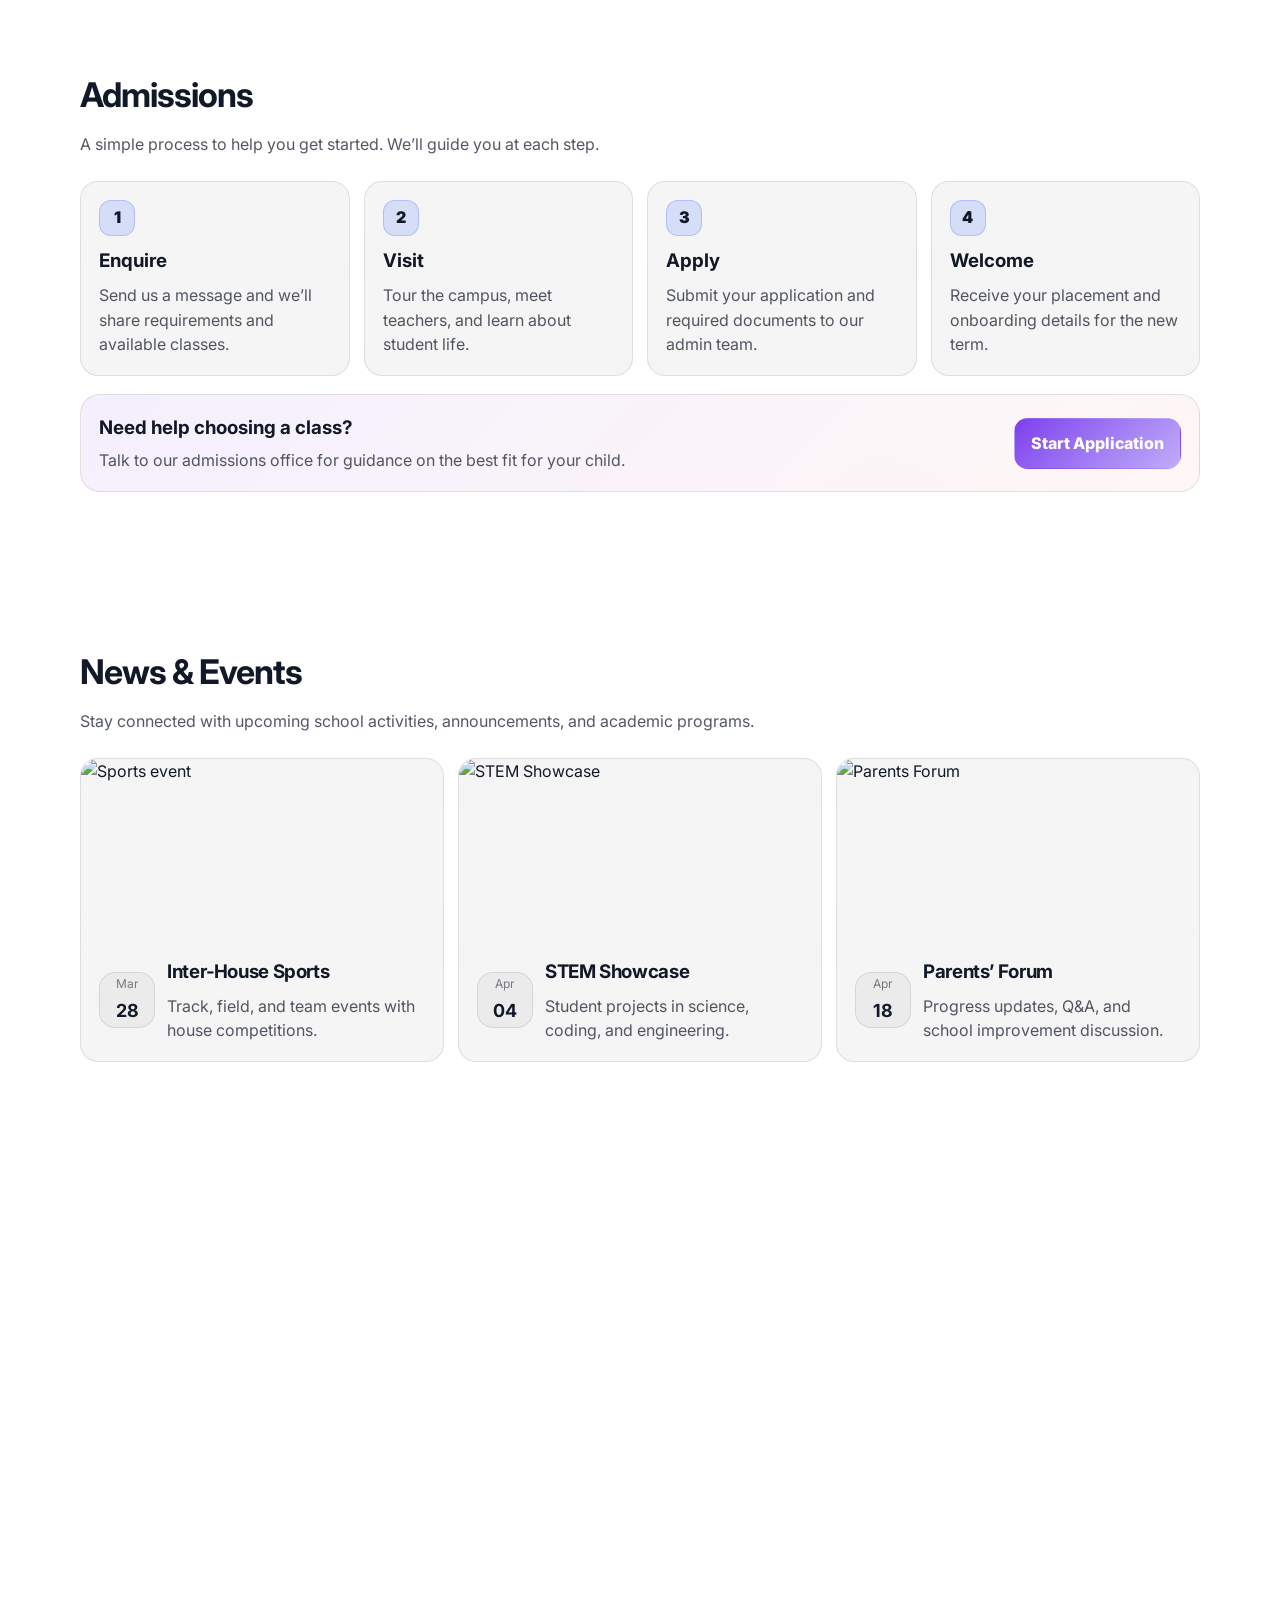
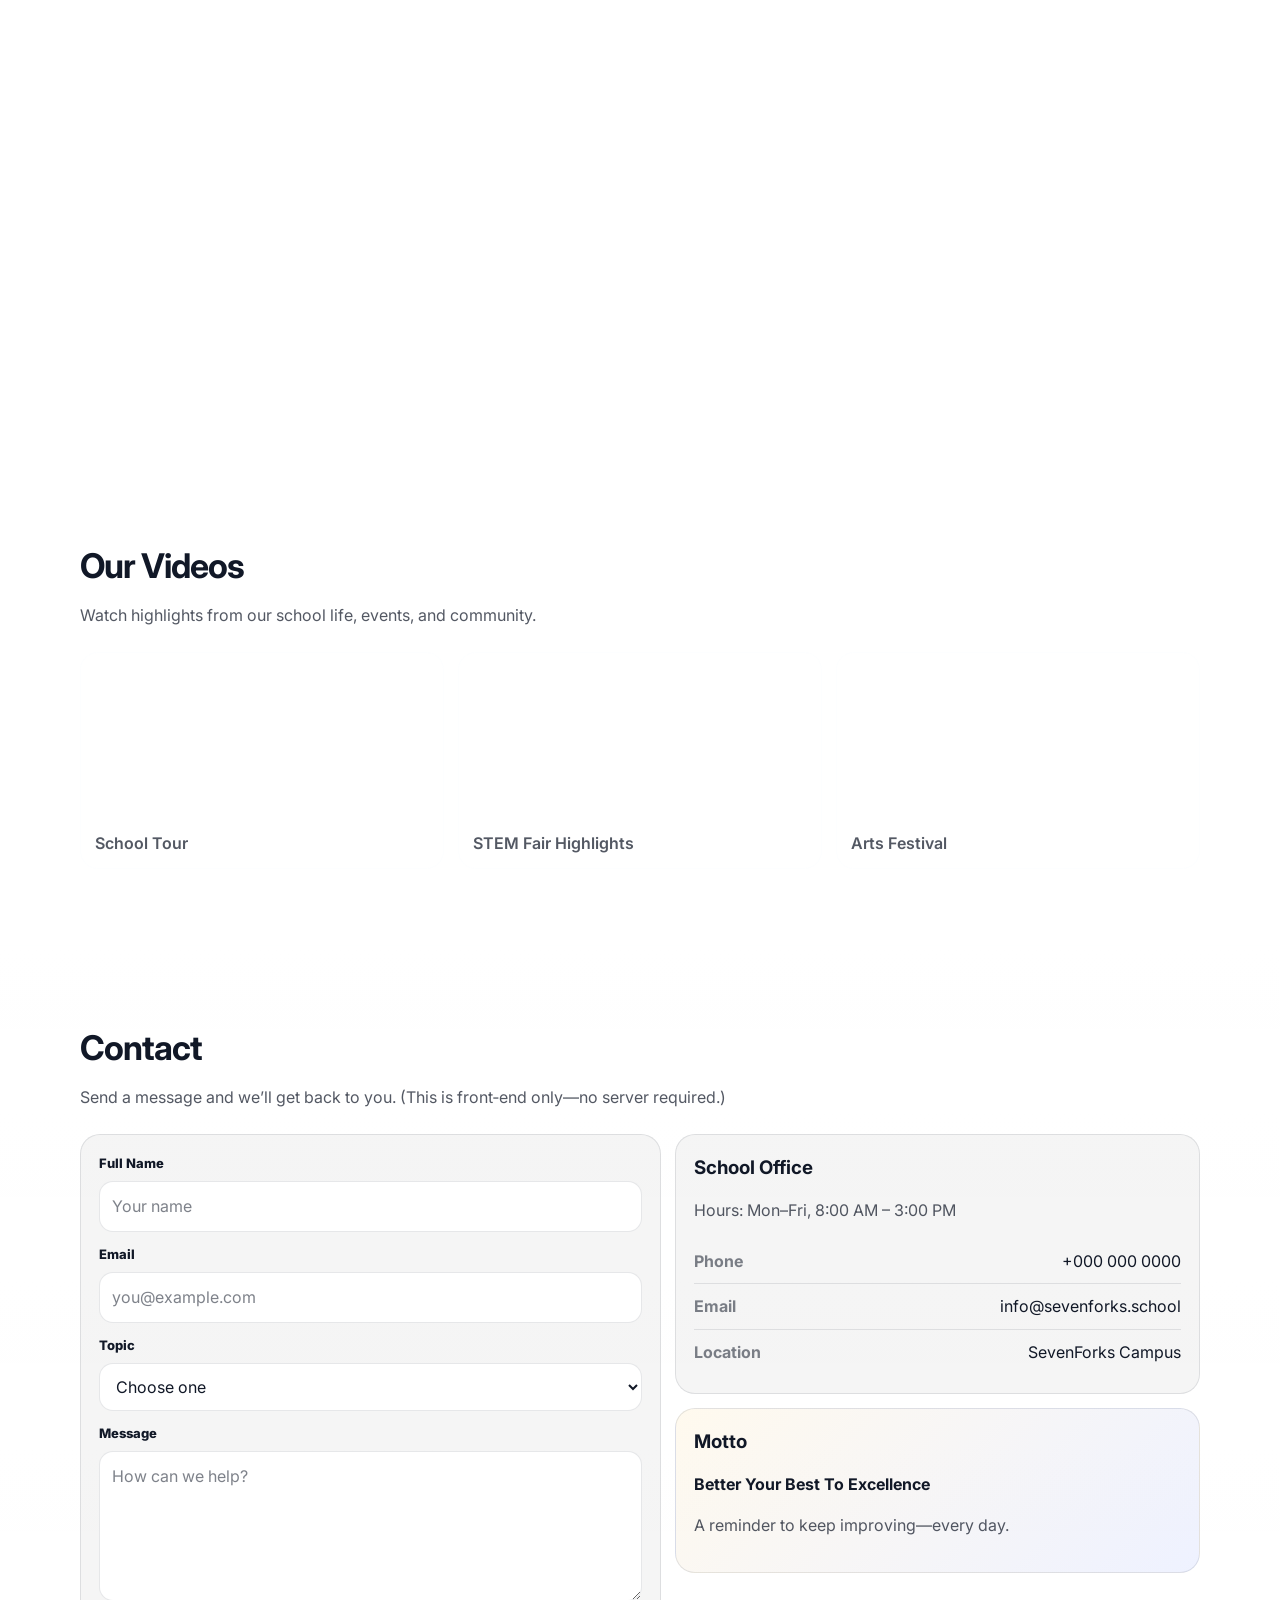
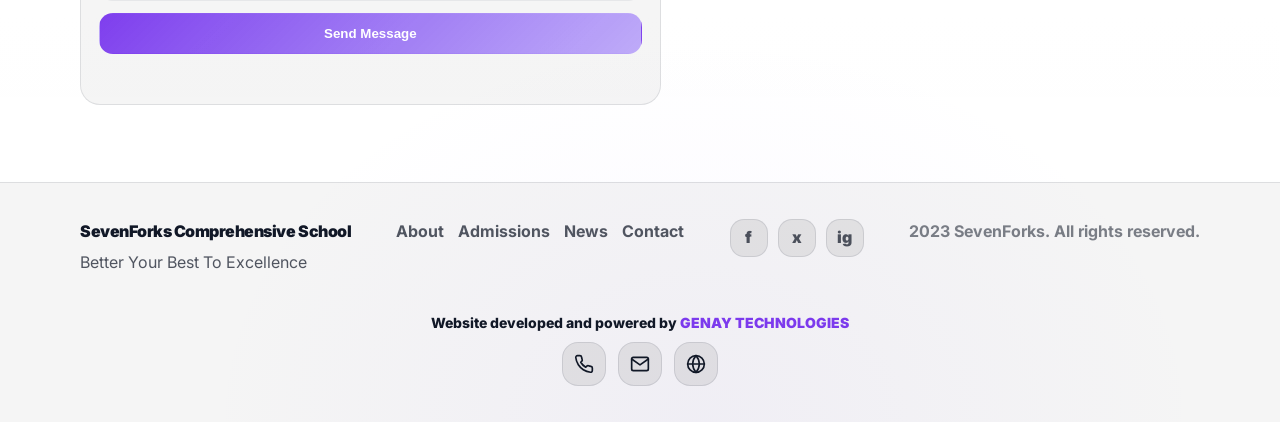
==== commit f4651d1d: "Update website content" ====
--- a/index.html
+++ b/index.html
@@ -390,6 +390,20 @@
           <a class="social" href="#" aria-label="Instagram">ig</a>
         </div>
         <div class="footer-copy"> 2023 SevenForks. All rights reserved.</div>
+        <div class="footer-dev">
+          <div class="footer-dev-title">Website developed and powered by <a href="https://edu-track-15m3.onrender.com/" target="_blank" rel="noopener noreferrer">GENAY TECHNOLOGIES</a></div>
+          <div class="footer-dev-icons" aria-label="Developer contact">
+            <a class="dev-icon whatsapp" href="https://wa.me/0796031071" target="_blank" rel="noopener noreferrer" aria-label="WhatsApp 0796031071" title="WhatsApp: 0796031071">
+              <svg xmlns="http://www.w3.org/2000/svg" width="20" height="20" viewBox="0 0 24 24" fill="none" stroke="currentColor" stroke-width="2" stroke-linecap="round" stroke-linejoin="round"><path d="M22 16.92v3a2 2 0 0 1-2.18 2 19.79 19.79 0 0 1-8.63-3.07 19.5 19.5 0 0 1-6-6 19.79 19.79 0 0 1-3.07-8.67A2 2 0 0 1 4.11 2h3a2 2 0 0 1 2 1.72 12.84 12.84 0 0 0 .7 2.81 2 2 0 0 1-.45 2.11L8.09 9.91a16 16 0 0 0 6 6l1.27-1.27a2 2 0 0 1 2.11-.45 12.84 12.84 0 0 0 2.81.7A2 2 0 0 1 22 16.92z"></path></svg>
+            </a>
+            <a class="dev-icon email" href="mailto:emiliomurithi4@gmail.com" aria-label="Email emiliomurithi4@gmail.com" title="Email: emiliomurithi4@gmail.com">
+              <svg xmlns="http://www.w3.org/2000/svg" width="20" height="20" viewBox="0 0 24 24" fill="none" stroke="currentColor" stroke-width="2" stroke-linecap="round" stroke-linejoin="round"><path d="M4 4h16c1.1 0 2 .9 2 2v12c0 1.1-.9 2-2 2H4c-1.1 0-2-.9-2-2V6c0-1.1.9-2 2-2z"></path><polyline points="22,6 12,13 2,6"></polyline></svg>
+            </a>
+            <a class="dev-icon web" href="https://edu-track-15m3.onrender.com/" target="_blank" rel="noopener noreferrer" aria-label="Website https://edu-track-15m3.onrender.com/" title="Website: edu-track-15m3.onrender.com">
+              <svg xmlns="http://www.w3.org/2000/svg" width="20" height="20" viewBox="0 0 24 24" fill="none" stroke="currentColor" stroke-width="2" stroke-linecap="round" stroke-linejoin="round"><circle cx="12" cy="12" r="10"></circle><line x1="2" y1="12" x2="22" y2="12"></line><path d="M12 2a15.3 15.3 0 0 1 4 10 15.3 15.3 0 0 1-4 10 15.3 15.3 0 0 1-4-10 15.3 15.3 0 0 1 4-10z"></path></svg>
+            </a>
+          </div>
+        </div>
       </div>
     </footer>
 
--- a/styles.css
+++ b/styles.css
@@ -327,26 +327,43 @@
 .kv:first-of-type{border-top:0}
 .kv span:first-child{color:var(--muted-2);font-weight:700}
 
-.footer{padding:26px 0;border-top:1px solid var(--line);background:var(--panel)}
-.footer-inner{display:flex;align-items:flex-start;justify-content:space-between;gap:18px;flex-wrap:wrap}
-.footer-brand{font-weight:900}
-.footer-motto{color:var(--muted);font-weight:700;margin-top:4px}
-.footer-links{display:flex;gap:12px;flex-wrap:wrap}
+.footer{padding:36px 0;border-top:1px solid var(--line);background:var(--panel)}
+.footer-inner{display:flex;align-items:flex-start;justify-content:space-between;gap:24px;flex-wrap:wrap}
+.footer-left{display:grid;gap:6px}
+.footer-brand{font-weight:900;letter-spacing:-.03em}
+.footer-motto{color:var(--muted)}
+.footer-links{display:flex;gap:14px;flex-wrap:wrap}
 .footer-links a{color:var(--muted);font-weight:700}
 .footer-links a:hover{color:var(--text)}
-.footer-copy{color:var(--muted-2)}
-
-.footer-social{display:flex;gap:10px;align-items:center}
-.social{
-  width:36px;height:36px;
-  border-radius:12px;
-  display:grid;place-items:center;
-  border:1px solid color-mix(in srgb, var(--line) 70%, transparent);
-  background:color-mix(in srgb, var(--panel) 80%, transparent);
-  color:var(--muted);
-  font-weight:900;
-}
-.social:hover{color:var(--text);border-color:color-mix(in srgb, var(--brand) 40%, transparent)}
+.footer-social{display:flex;gap:10px}
+.social{width:38px;height:38px;border-radius:14px;border:1px solid var(--line);background:var(--panel-strong);display:grid;place-items:center;color:var(--muted);font-weight:900}
+.social:hover{color:var(--text);border-color:var(--muted-2)}
+.footer-dev{width:100%;display:grid;gap:10px;justify-items:center;text-align:center;margin-top:16px}
+.footer-dev-title{font-weight:800;color:var(--text);line-height:1.25;font-size:14px}
+.footer-dev-title a{color:var(--brand);font-weight:900;text-decoration:none}
+.footer-dev-title a:hover{text-decoration:underline}
+.footer-dev-icons{display:flex;gap:12px;flex-wrap:wrap;justify-content:center}
+.dev-icon{width:44px;height:44px;border-radius:16px;border:1px solid var(--line);background:var(--panel-strong);display:grid;place-items:center;color:var(--text);font-weight:900;text-decoration:none;transition:transform .18s var(--ease), background .2s var(--ease), border-color .2s var(--ease)}
+.dev-icon:hover{transform:translateY(-2px);border-color:var(--muted-2)}
+.dev-icon:active{transform:translateY(0)}
+
+.dev-icon.whatsapp:hover{background:#25D366;color:#FFF;border-color:#25D366}
+.dev-icon.email:hover{background:#EA4335;color:#FFF;border-color:#EA4335}
+.dev-icon.web:hover{background:var(--brand);color:#FFF;border-color:var(--brand)}
+
+/* Center footer on mobile */
+@media (max-width: 760px) {
+  .footer-inner {
+    display: flex;
+    flex-direction: column;
+    align-items: center;
+    text-align: center;
+  }
+  .footer-dev {
+    justify-items: center;
+  }
+}
+.footer-copy{color:var(--muted-2);font-weight:700}
 
 .page-hero{padding:44px 0 18px}
 .page-hero-inner{max-width:75ch}
@@ -540,6 +557,8 @@
   .footer-inner{flex-direction:column;align-items:center;text-align:center;gap:32px; padding: 40px 20px;}
   .footer-links{flex-direction: column; gap: 15px;}
   .footer-left{align-items: center;}
+  .footer-dev{max-width:520px;text-align:center}
+  .footer-dev-meta{justify-items:center}
   
   /* Form adjustments for mobile */
   input, select, textarea {
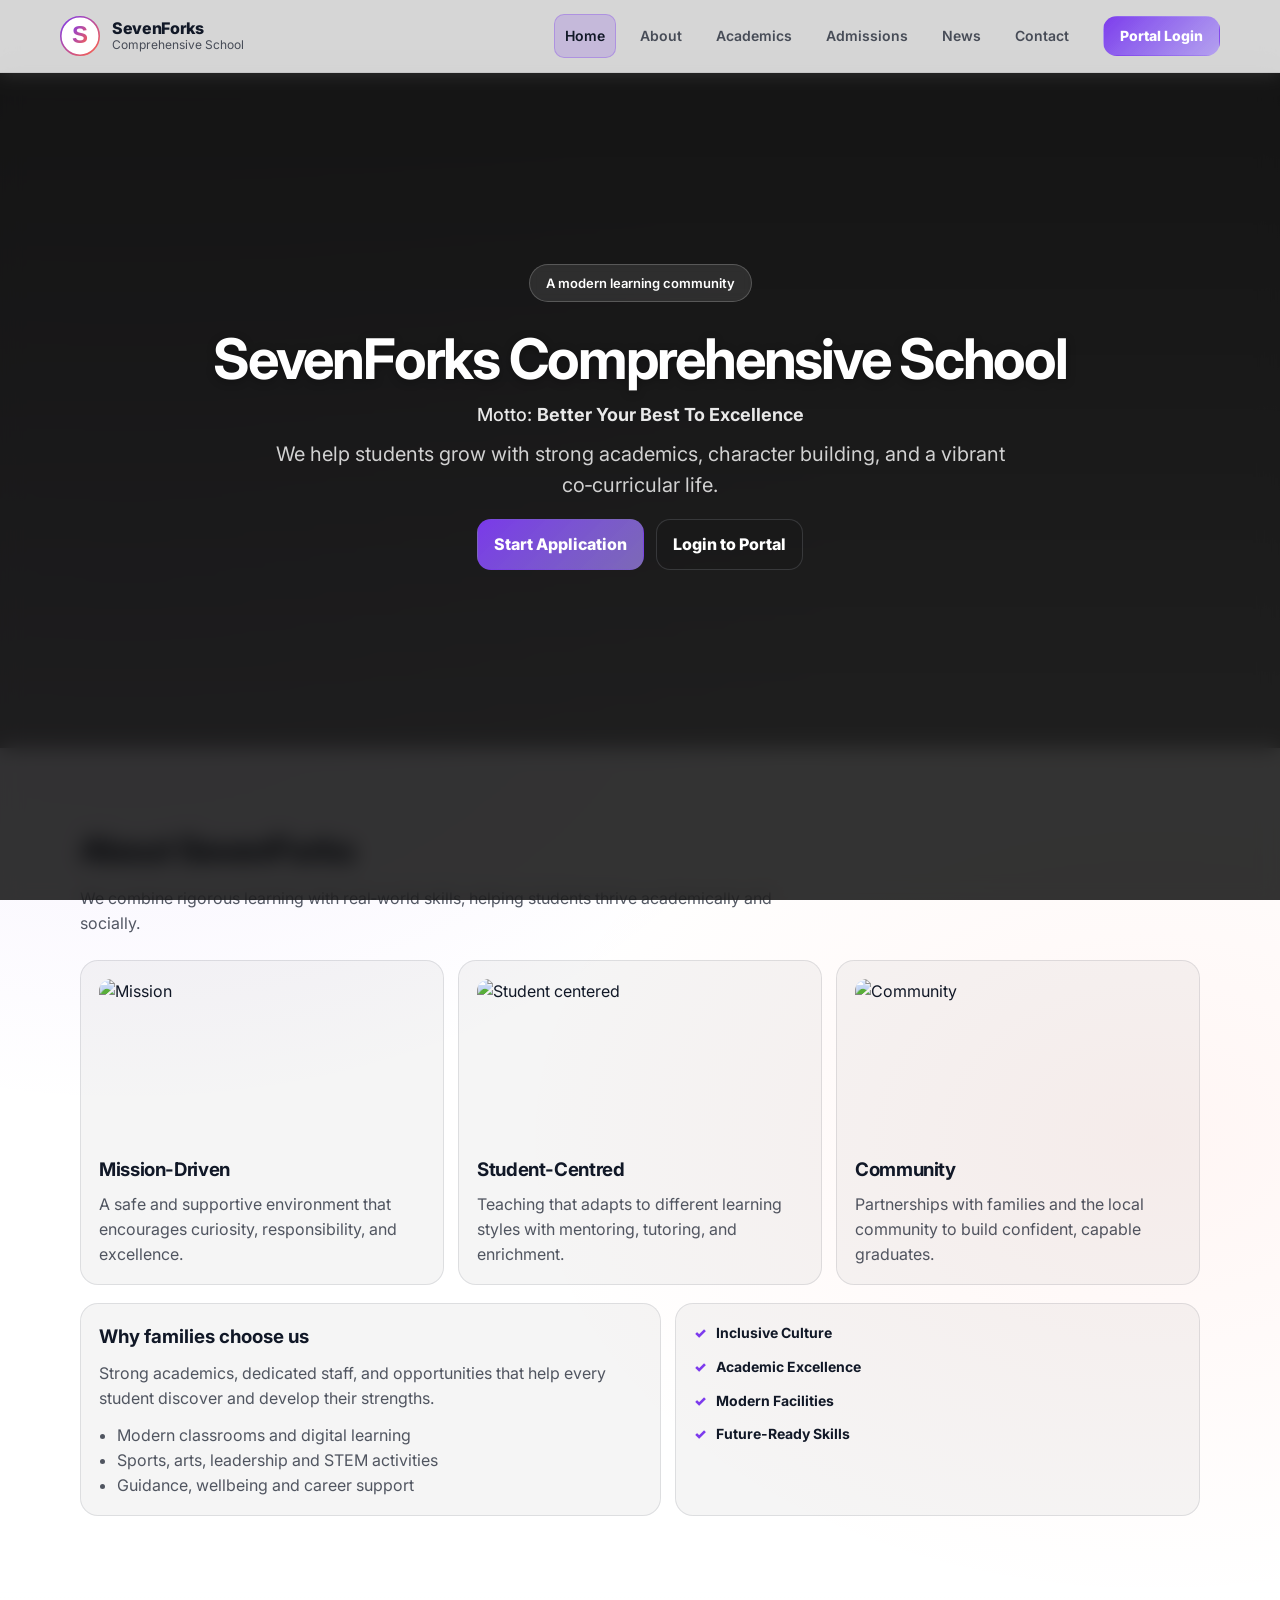
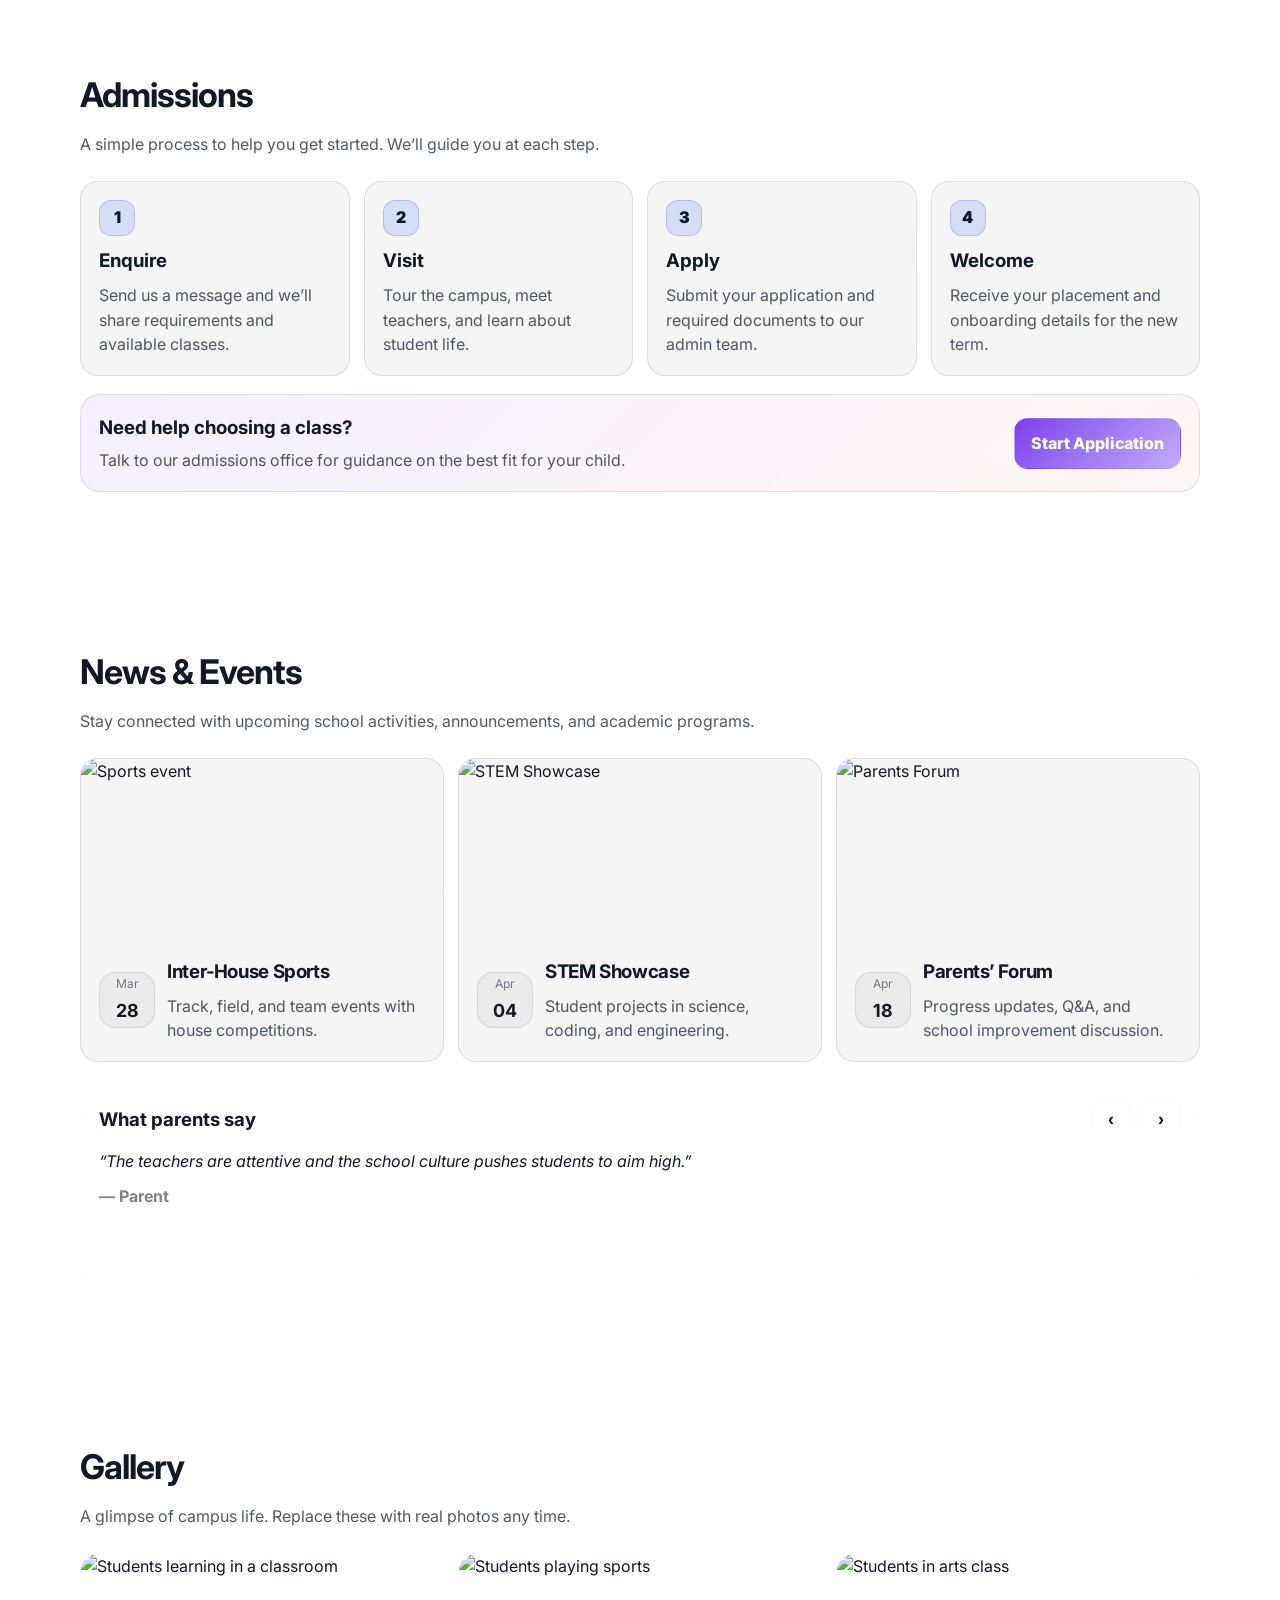
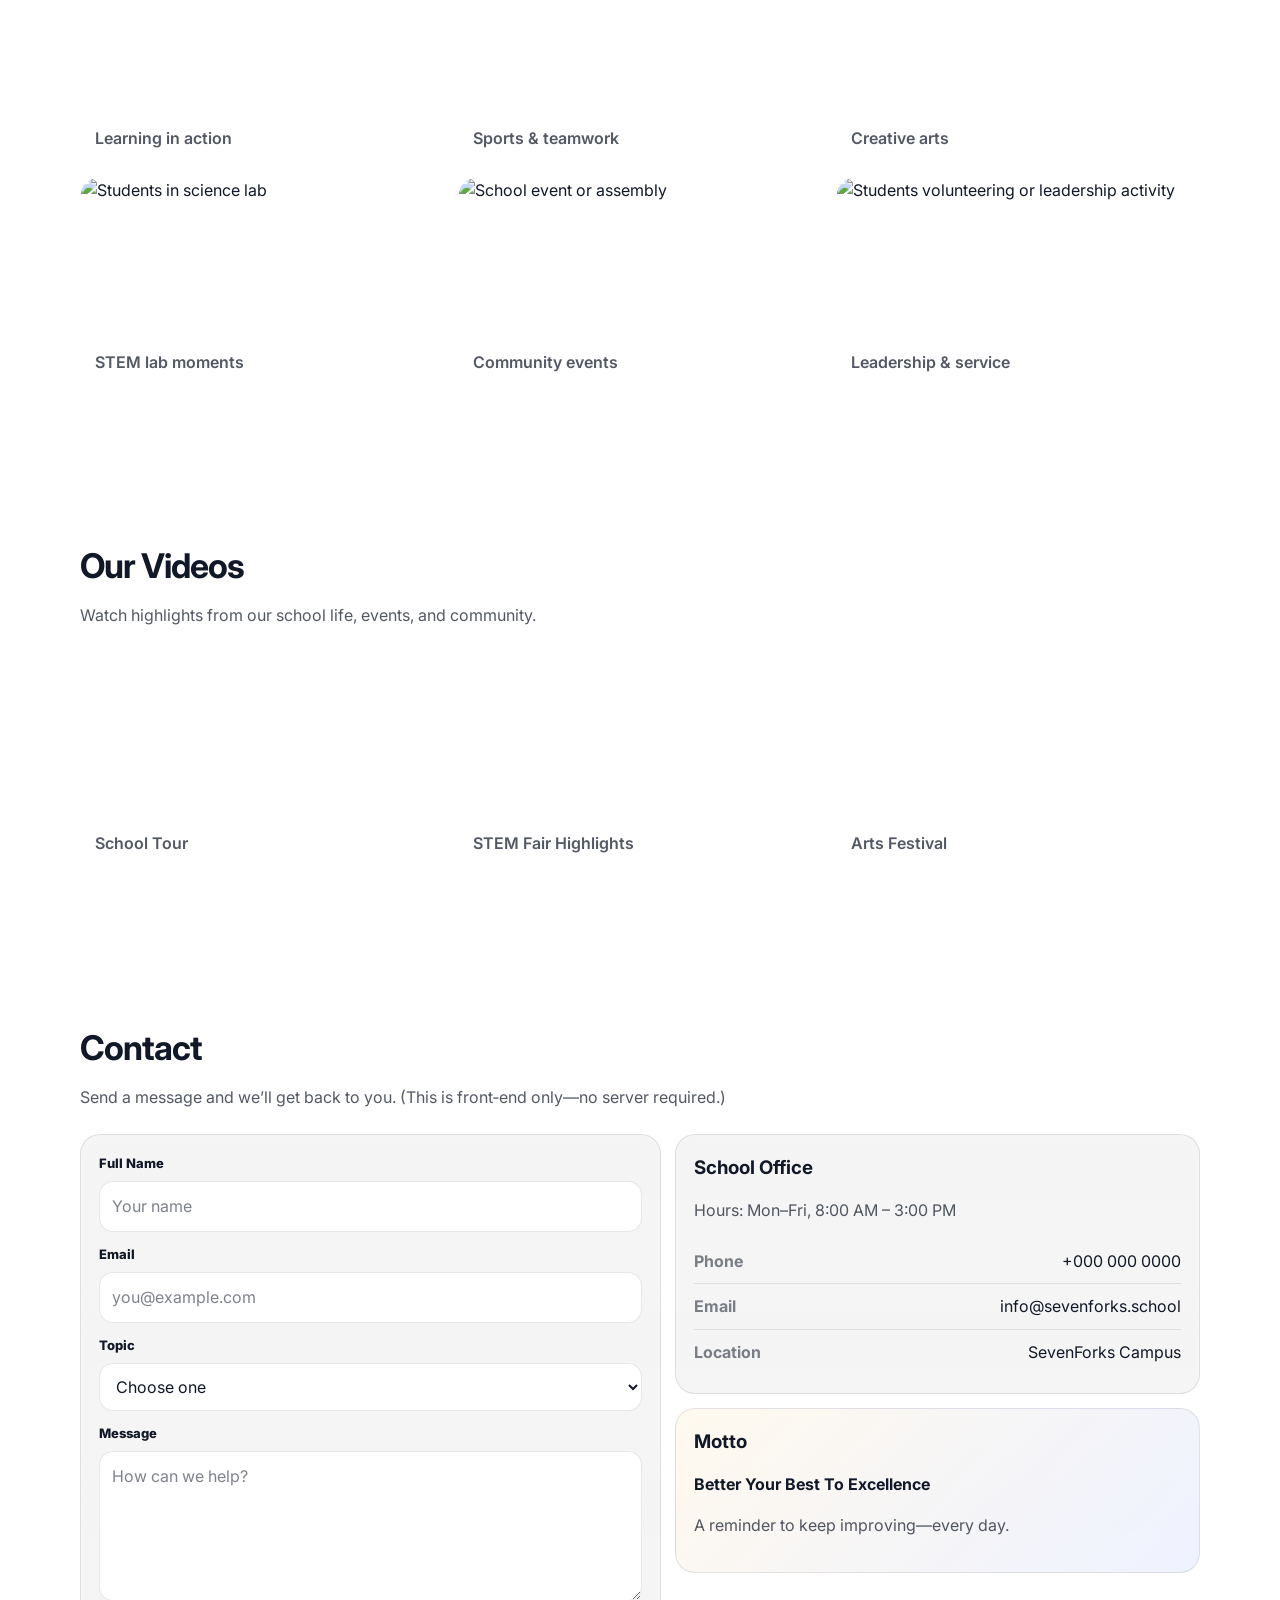
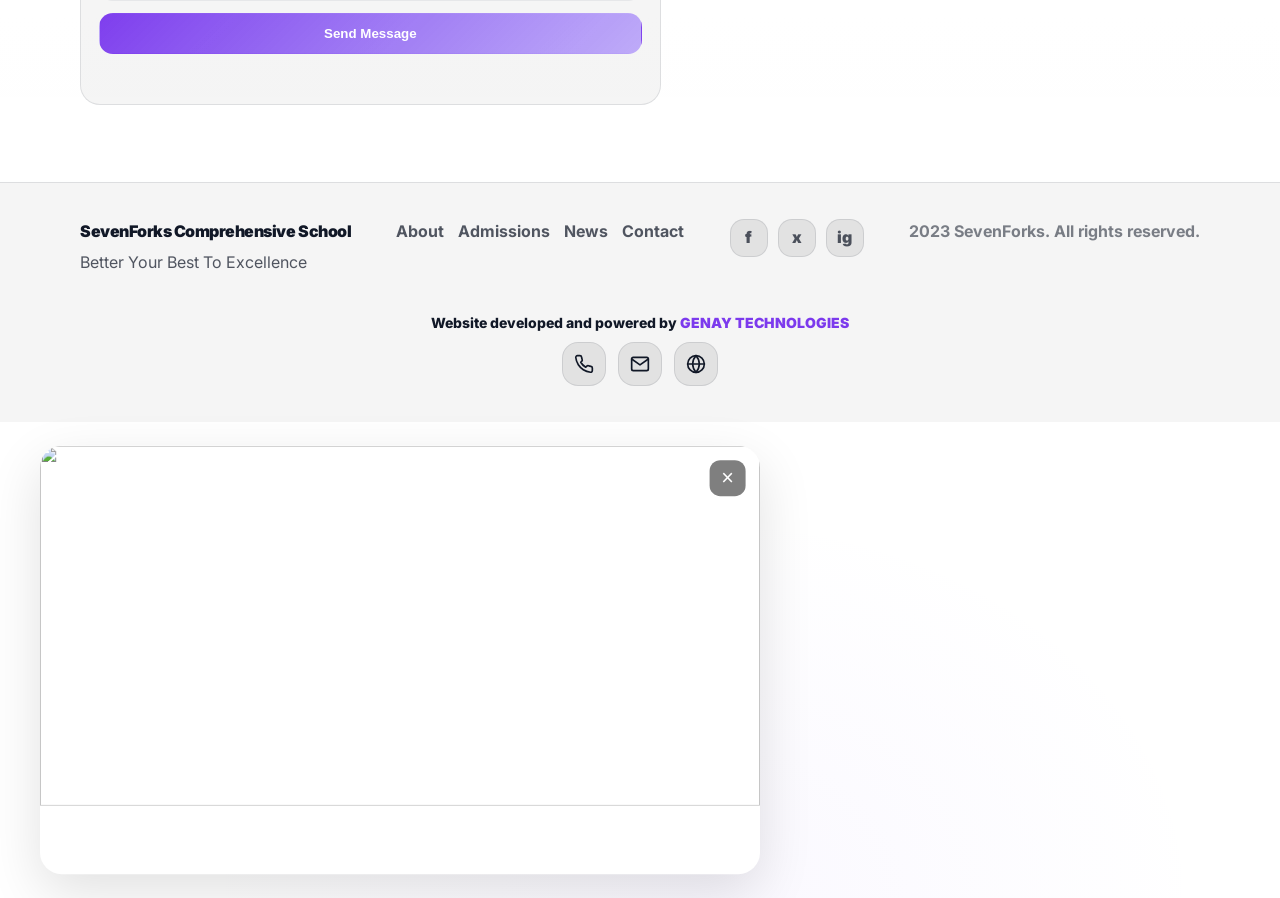
==== commit 0fc86f83: "Update logo, redesign footer with icons, and move script tag" ====
--- a/index.html
+++ b/index.html
@@ -5,6 +5,7 @@
     <meta name="viewport" content="width=device-width, initial-scale=1" />
     <meta name="description" content="SevenForks Comprehensive School — Better Your Best To Excellence" />
     <title>SevenForks Comprehensive School</title>
+    <link rel="icon" type="image/svg+xml" href="logo.svg" />
     <link rel="preconnect" href="https://fonts.googleapis.com" />
     <link rel="preconnect" href="https://fonts.gstatic.com" crossorigin />
     <link href="https://fonts.googleapis.com/css2?family=Inter:wght@400;500;600;700;800&display=swap" rel="stylesheet" />
@@ -17,10 +18,7 @@
     <header class="site-header" data-elevate>
       <div class="container header-inner">
         <a class="brand" href="#top" aria-label="SevenForks Comprehensive School home">
-          <span class="brand-mark" aria-hidden="true">
-            <span class="mark-ring"></span>
-            <span class="mark-s" aria-hidden="true">S</span>
-          </span>
+          <img src="logo.svg" alt="SevenForks Logo" class="brand-logo" width="40" height="40">
           <span class="brand-text">
             <span class="brand-name">SevenForks</span>
             <span class="brand-sub">Comprehensive School</span>
@@ -407,16 +405,8 @@
       </div>
     </footer>
 
-    <div class="popup" data-popup hidden>
-      <div class="popup-card" role="dialog" aria-modal="true" aria-label="Announcement">
-        <button class="popup-close" type="button" data-popup-close aria-label="Close announcement">×</button>
-        <h3>Announcement</h3>
-        <p>Admissions for the new term are now open. Apply early to secure placement.</p>
-        <a class="btn btn-primary" href="admissions.html">Apply Now</a>
-      </div>
-    </div>
-
-    <div class="lightbox" id="galleryLightbox" hidden>
+    <script src="script.js"></script>
+  </body>
       <div class="lightbox-overlay"></div>
       <div class="lightbox-card">
         <button class="lightbox-close" type="button" aria-label="Close lightbox">×</button>
--- a/styles.css
+++ b/styles.css
@@ -77,17 +77,9 @@
   padding:14px 0;
 }
 
-.brand{display:flex;align-items:center;gap:12px;min-width:220px}
-.brand-mark{position:relative;width:40px;height:40px;display:grid;place-items:center}
-.mark-ring{
-  position:absolute;inset:0;border-radius:999px;
-  background:conic-gradient(from 210deg, var(--brand), var(--brand-2), var(--accent), var(--brand));
-  filter:saturate(110%);
-  animation:spin 7.5s linear infinite;
-}
-.mark-ring::after{content:"";position:absolute;inset:3px;border-radius:999px;background:var(--bg);border:1px solid var(--line)}
-.mark-s{position:relative;font-weight:800;letter-spacing:-.04em}
-.brand-text{display:flex;flex-direction:column;line-height:1.05}
+.brand{display:flex;align-items:center;gap:12px;text-decoration:none;position:relative;z-index:10}
+.brand-logo{display:block;object-fit:contain}
+.brand-text{display:grid;line-height:1.1}
 .brand-name{font-weight:800;letter-spacing:-.02em}
 .brand-sub{font-size:12px;color:var(--muted)}
 
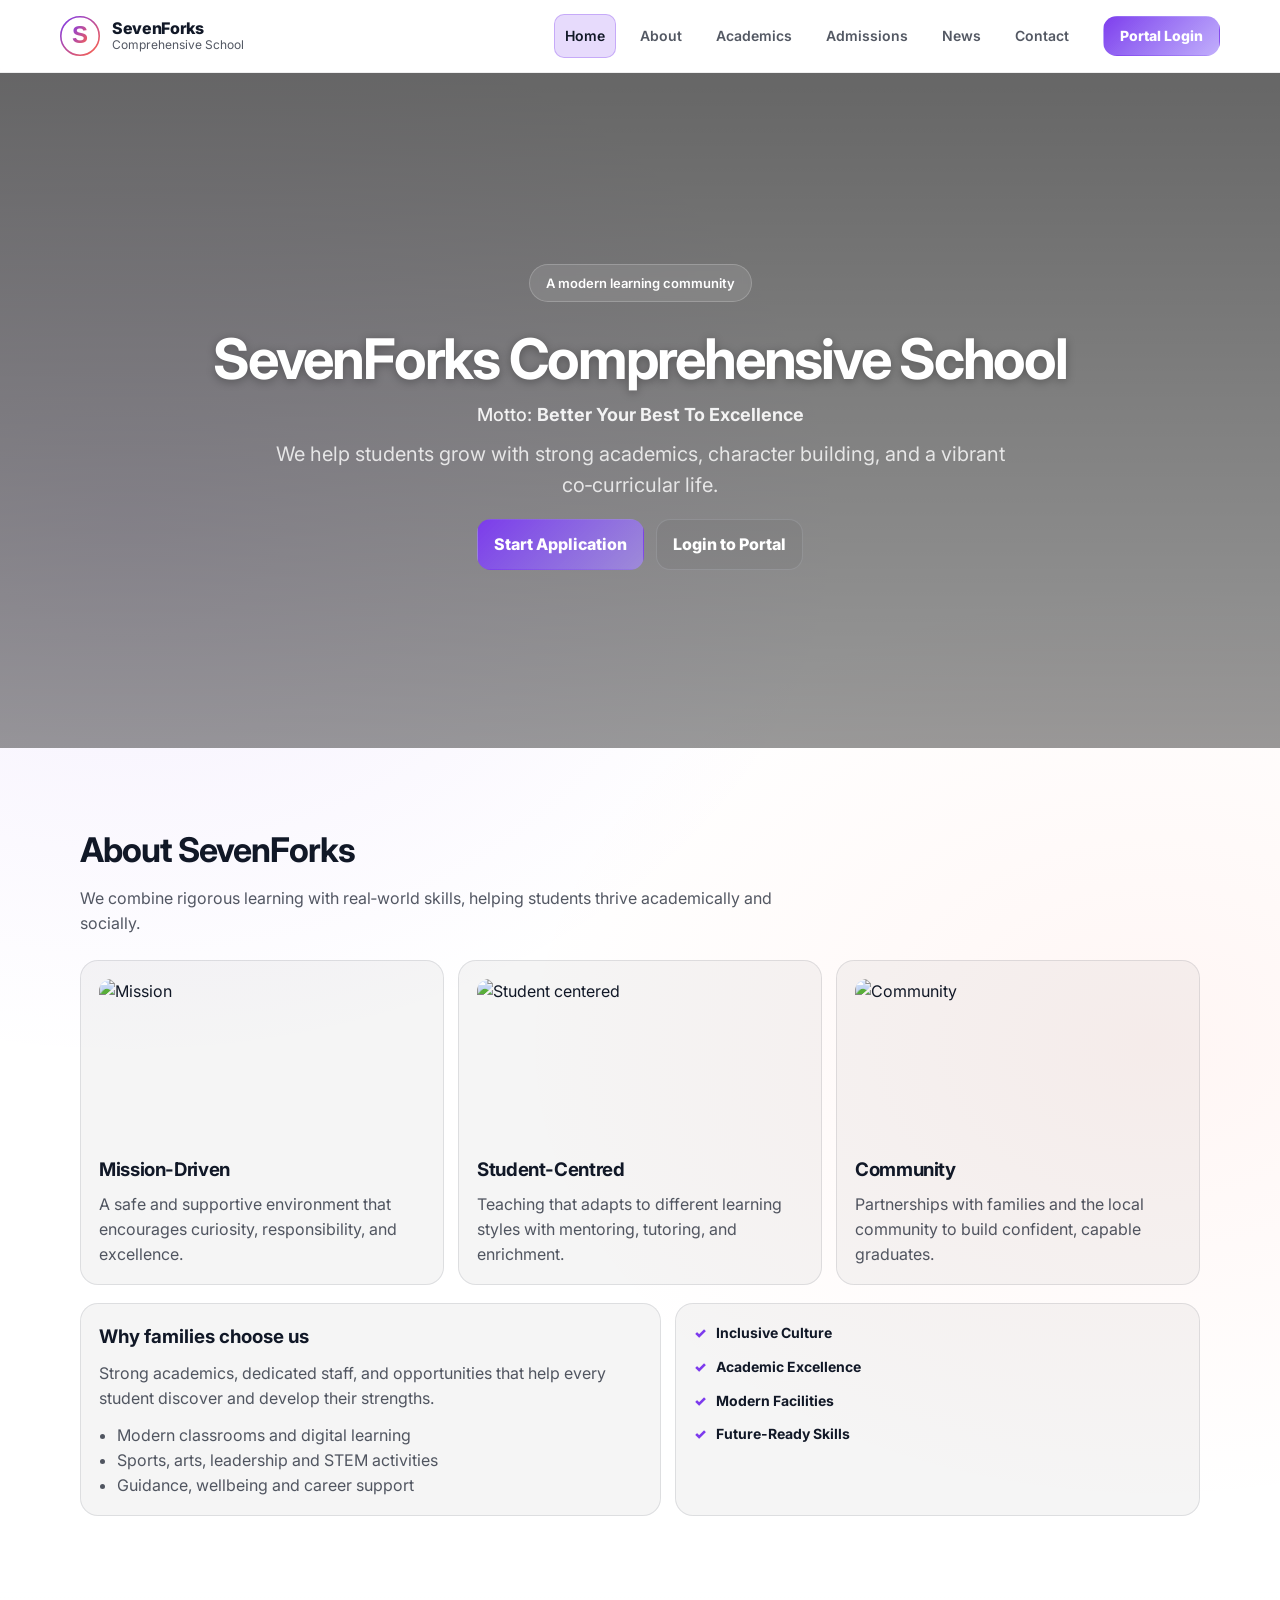
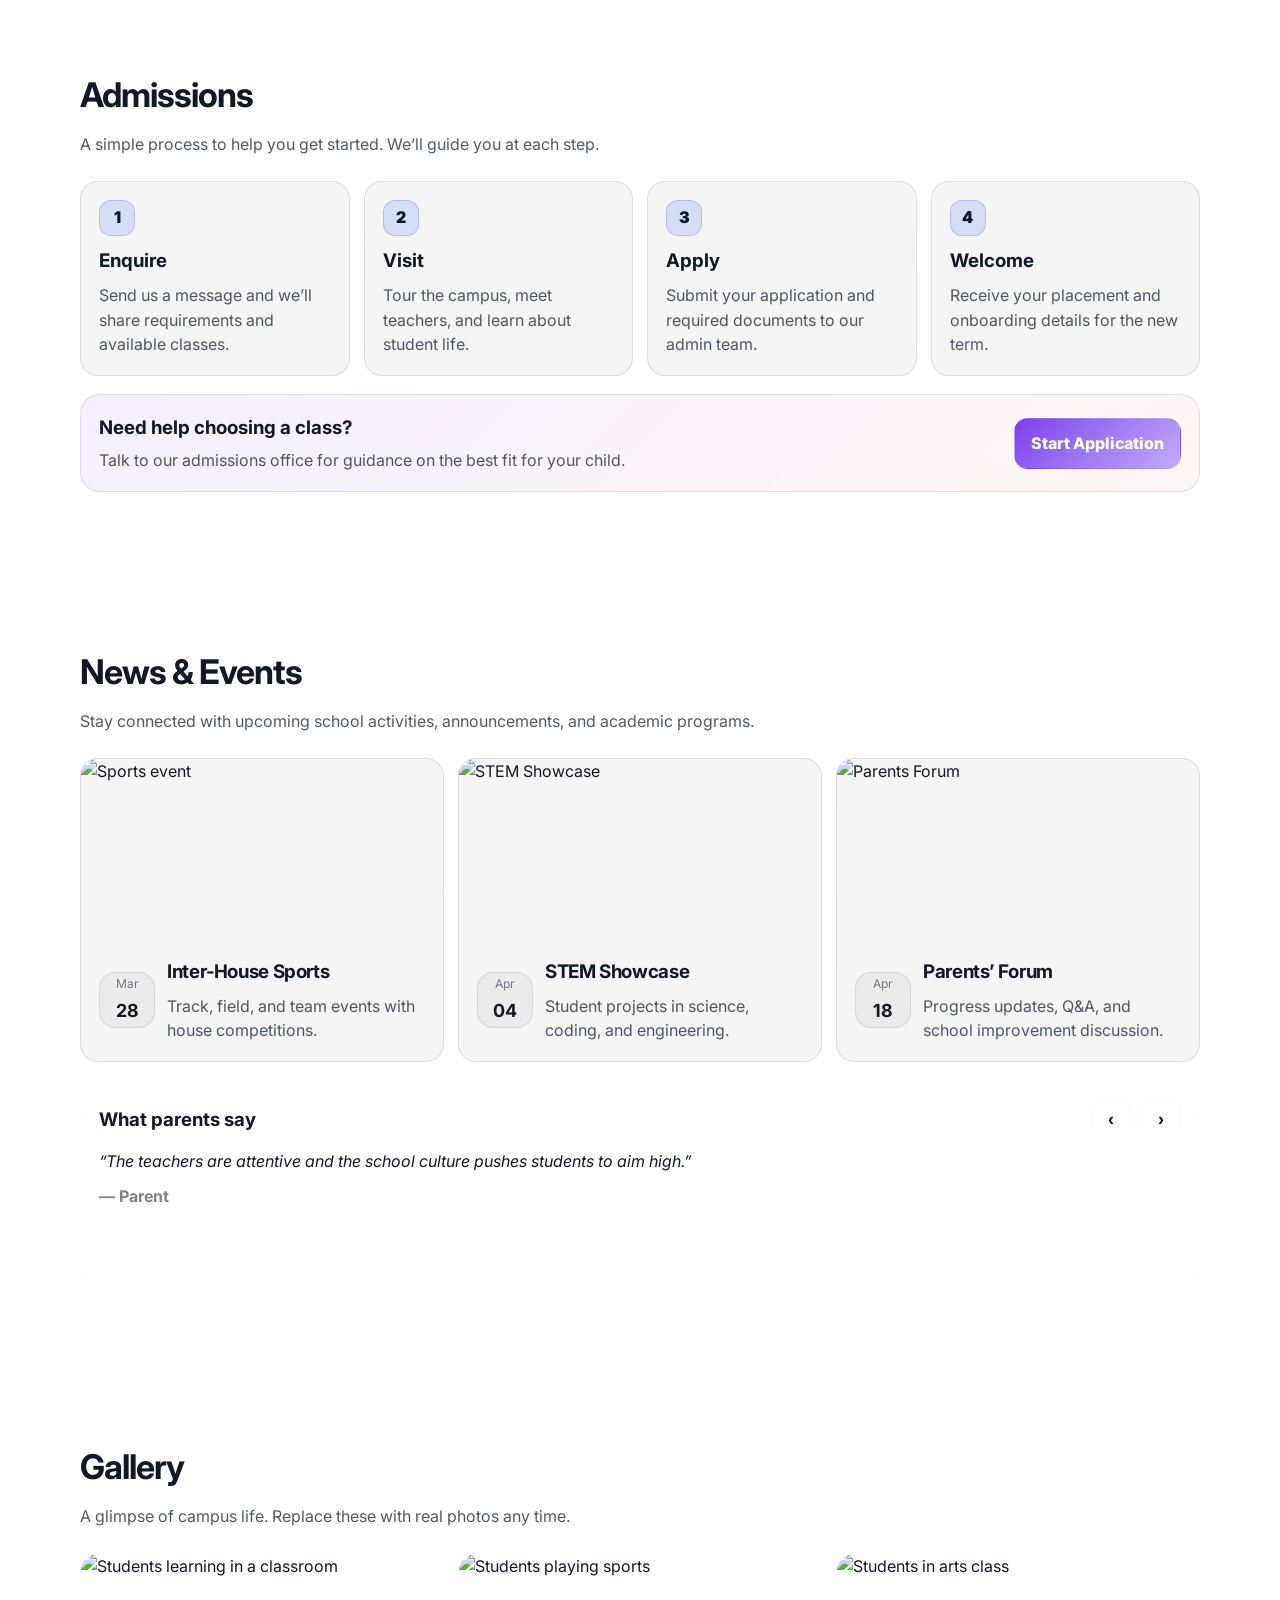
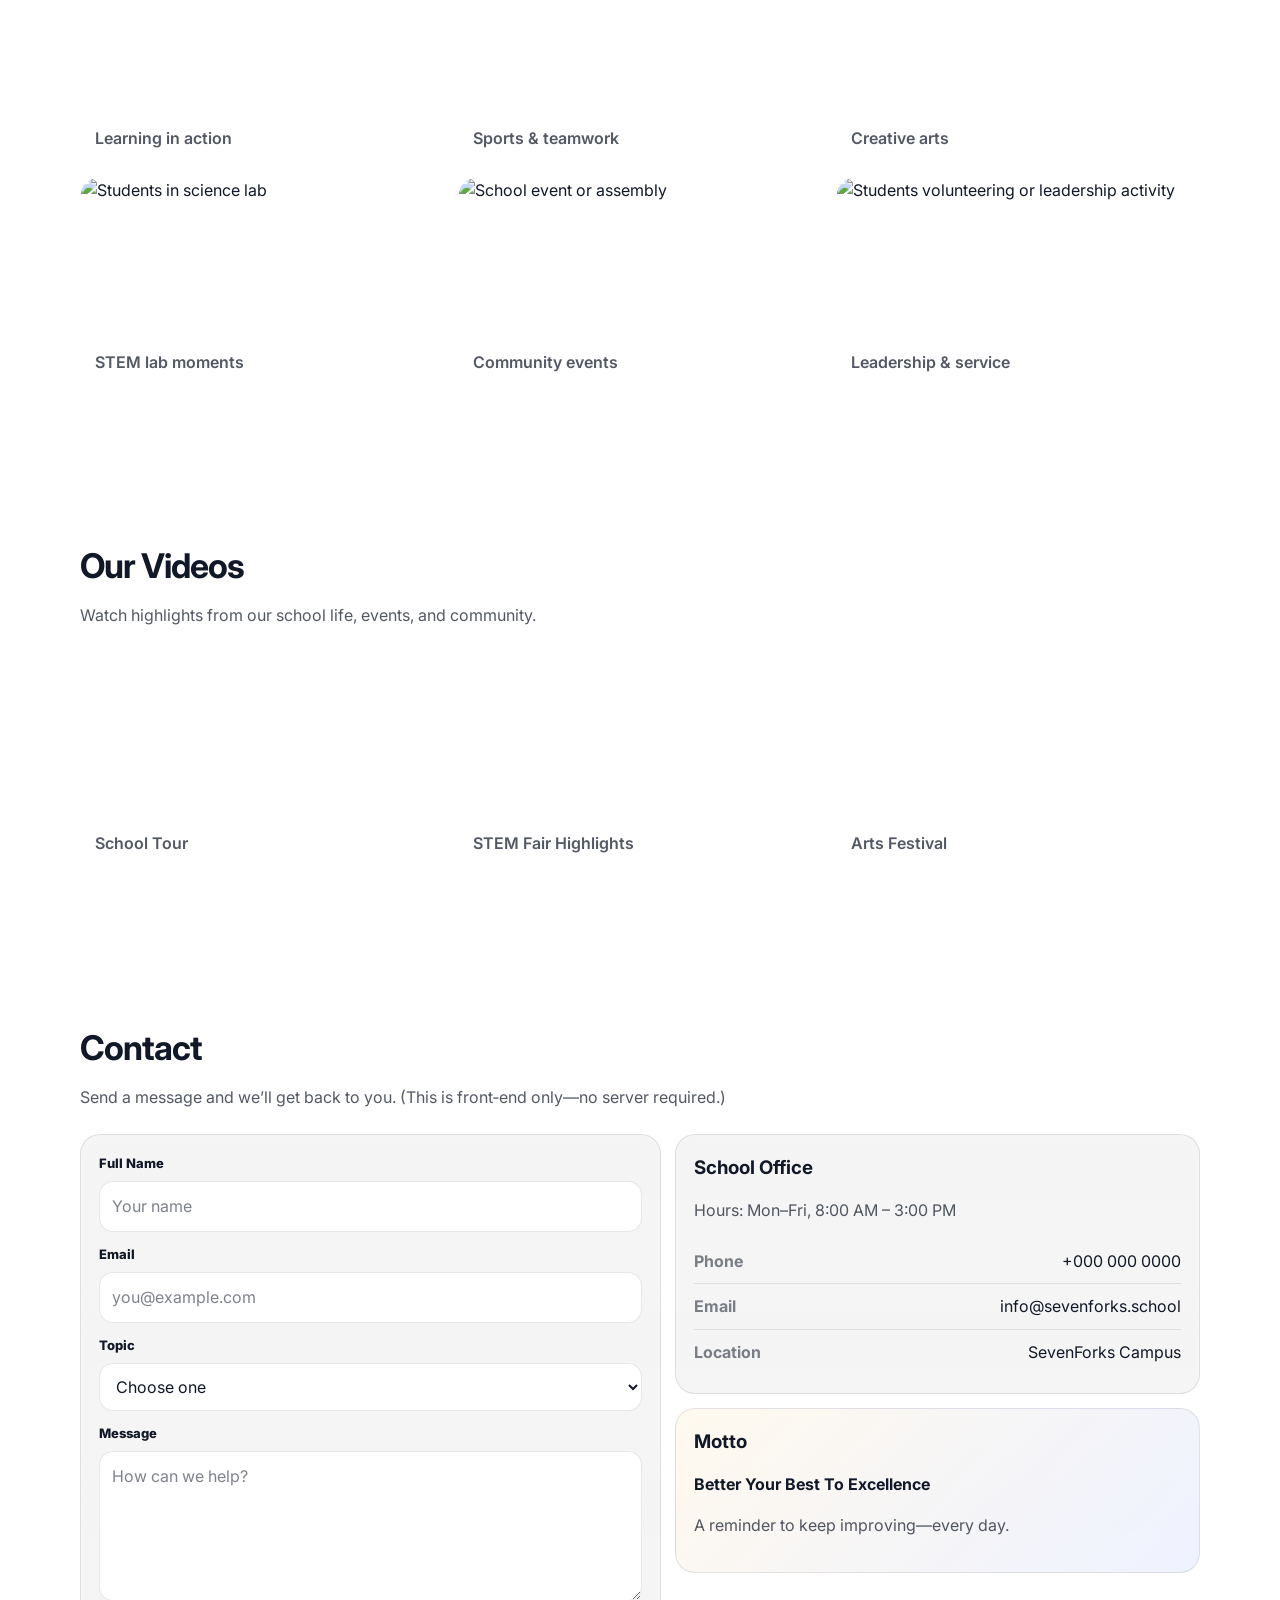
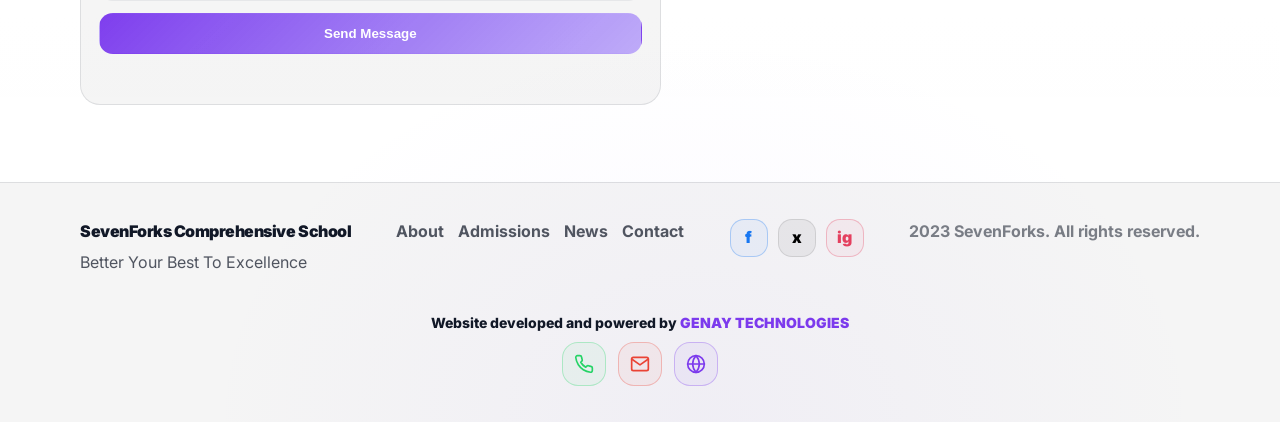
==== commit 8bd956a0: "Update footer and developer icons with brand colors and hover effects" ====
--- a/index.html
+++ b/index.html
@@ -383,9 +383,9 @@
           <a href="contact.html">Contact</a>
         </div>
         <div class="footer-social" aria-label="Social links">
-          <a class="social" href="#" aria-label="Facebook">f</a>
-          <a class="social" href="#" aria-label="X">x</a>
-          <a class="social" href="#" aria-label="Instagram">ig</a>
+          <a class="social facebook" href="#" aria-label="Facebook">f</a>
+          <a class="social x" href="#" aria-label="X">x</a>
+          <a class="social instagram" href="#" aria-label="Instagram">ig</a>
         </div>
         <div class="footer-copy"> 2023 SevenForks. All rights reserved.</div>
         <div class="footer-dev">
@@ -406,7 +406,7 @@
     </footer>
 
     <script src="script.js"></script>
-  </body>
+    <div class="lightbox" id="galleryLightbox" hidden>
       <div class="lightbox-overlay"></div>
       <div class="lightbox-card">
         <button class="lightbox-close" type="button" aria-label="Close lightbox">×</button>
@@ -417,7 +417,5 @@
         </div>
       </div>
     </div>
-
-    <script src="script.js"></script>
   </body>
 </html>
--- a/styles.css
+++ b/styles.css
@@ -327,9 +327,15 @@
 .footer-links{display:flex;gap:14px;flex-wrap:wrap}
 .footer-links a{color:var(--muted);font-weight:700}
 .footer-links a:hover{color:var(--text)}
-.footer-social{display:flex;gap:10px}
-.social{width:38px;height:38px;border-radius:14px;border:1px solid var(--line);background:var(--panel-strong);display:grid;place-items:center;color:var(--muted);font-weight:900}
-.social:hover{color:var(--text);border-color:var(--muted-2)}
+.footer-social{display:flex;gap:10px;justify-content:center}
+.social{width:38px;height:38px;border-radius:14px;border:1px solid var(--line);background:var(--panel-strong);display:grid;place-items:center;color:var(--muted);font-weight:900;transition:all .2s var(--ease)}
+.social:hover{transform:translateY(-2px)}
+.social.facebook{color:#1877F2;border-color:rgba(24,119,242,.3);background:rgba(24,119,242,.05)}
+.social.facebook:hover{background:#1877F2;color:#FFF;border-color:#1877F2}
+.social.x{color:#000000;border-color:rgba(0,0,0,.1);background:rgba(0,0,0,.05)}
+.social.x:hover{background:#000;color:#FFF;border-color:#000}
+.social.instagram{color:#E4405F;border-color:rgba(228,64,95,.3);background:rgba(228,64,95,.05)}
+.social.instagram:hover{background:#E4405F;color:#FFF;border-color:#E4405F}
 .footer-dev{width:100%;display:grid;gap:10px;justify-items:center;text-align:center;margin-top:16px}
 .footer-dev-title{font-weight:800;color:var(--text);line-height:1.25;font-size:14px}
 .footer-dev-title a{color:var(--brand);font-weight:900;text-decoration:none}
@@ -339,8 +345,11 @@
 .dev-icon:hover{transform:translateY(-2px);border-color:var(--muted-2)}
 .dev-icon:active{transform:translateY(0)}
 
+.dev-icon.whatsapp{color:#25D366;border-color:rgba(37,211,102,.3);background:rgba(37,211,102,.05)}
 .dev-icon.whatsapp:hover{background:#25D366;color:#FFF;border-color:#25D366}
+.dev-icon.email{color:#EA4335;border-color:rgba(234,67,53,.3);background:rgba(234,67,53,.05)}
 .dev-icon.email:hover{background:#EA4335;color:#FFF;border-color:#EA4335}
+.dev-icon.web{color:var(--brand);border-color:rgba(124,58,237,.3);background:rgba(124,58,237,.05)}
 .dev-icon.web:hover{background:var(--brand);color:#FFF;border-color:var(--brand)}
 
 /* Center footer on mobile */
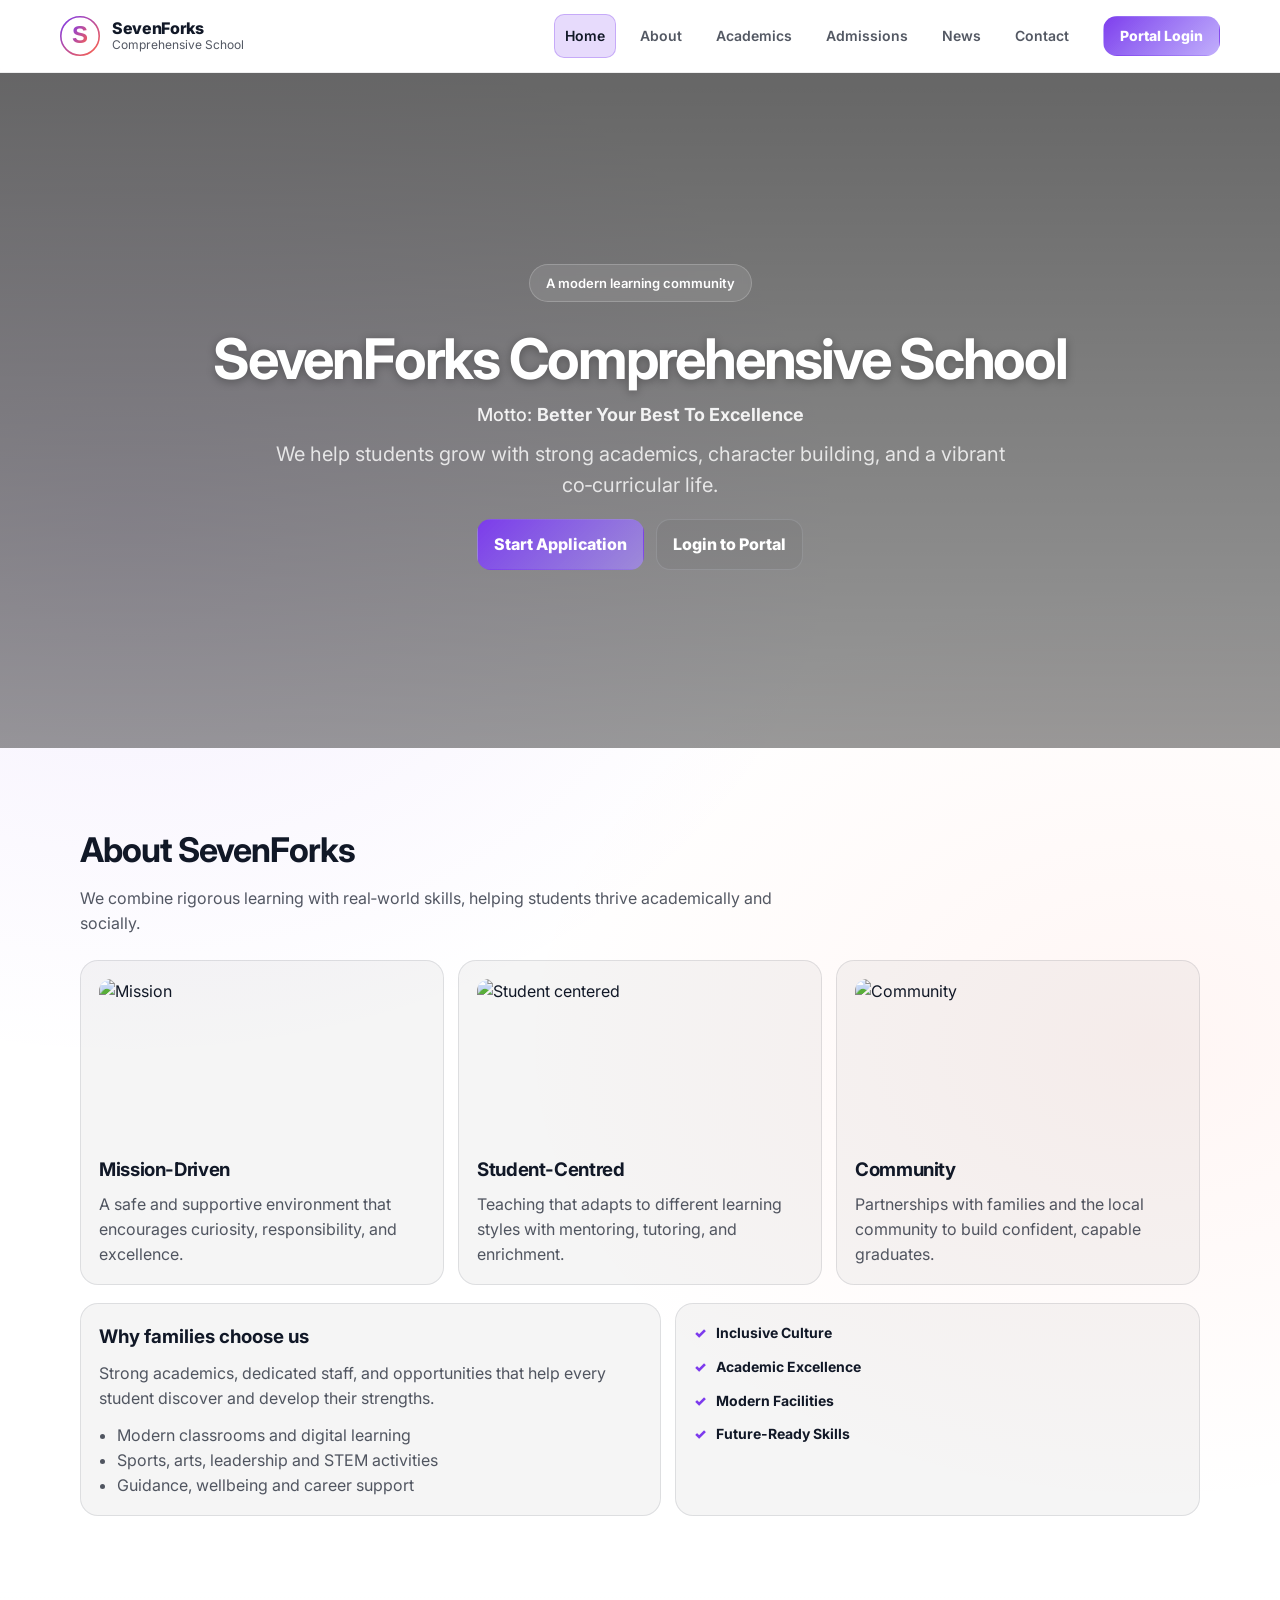
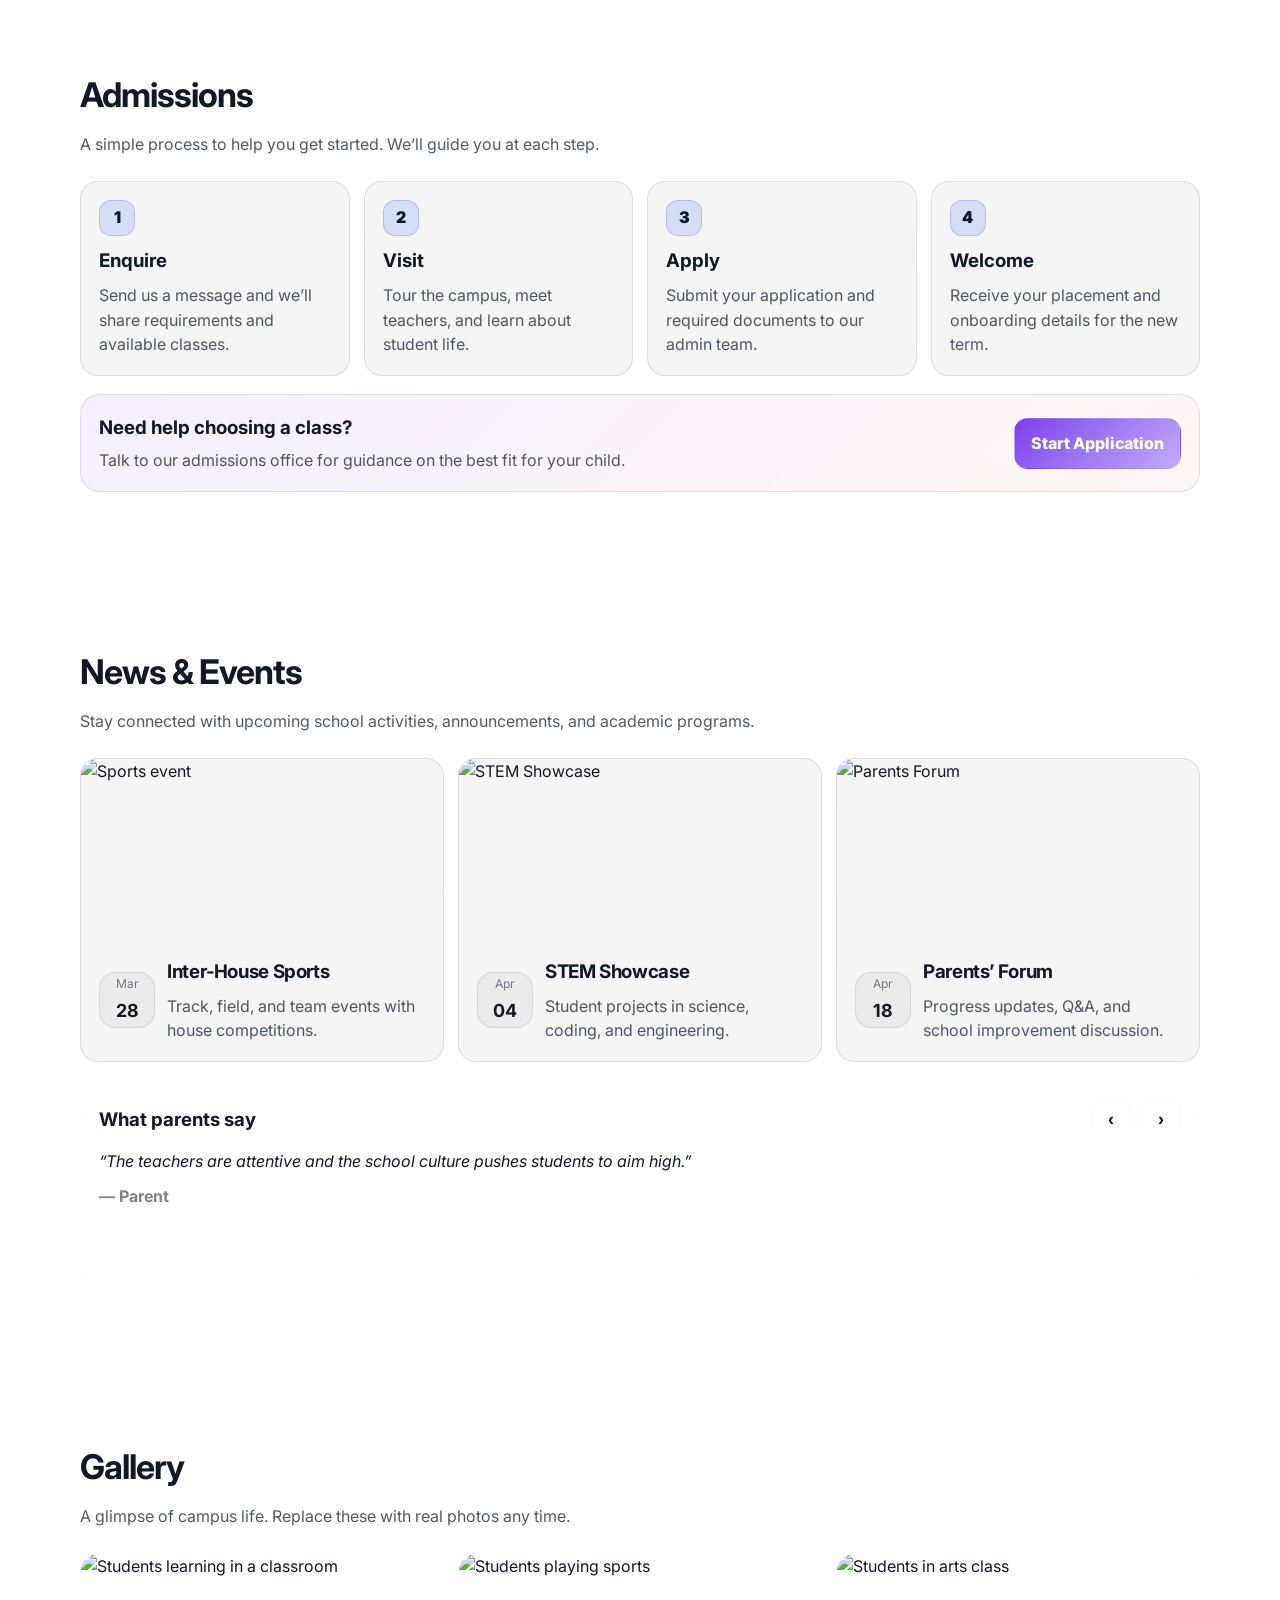
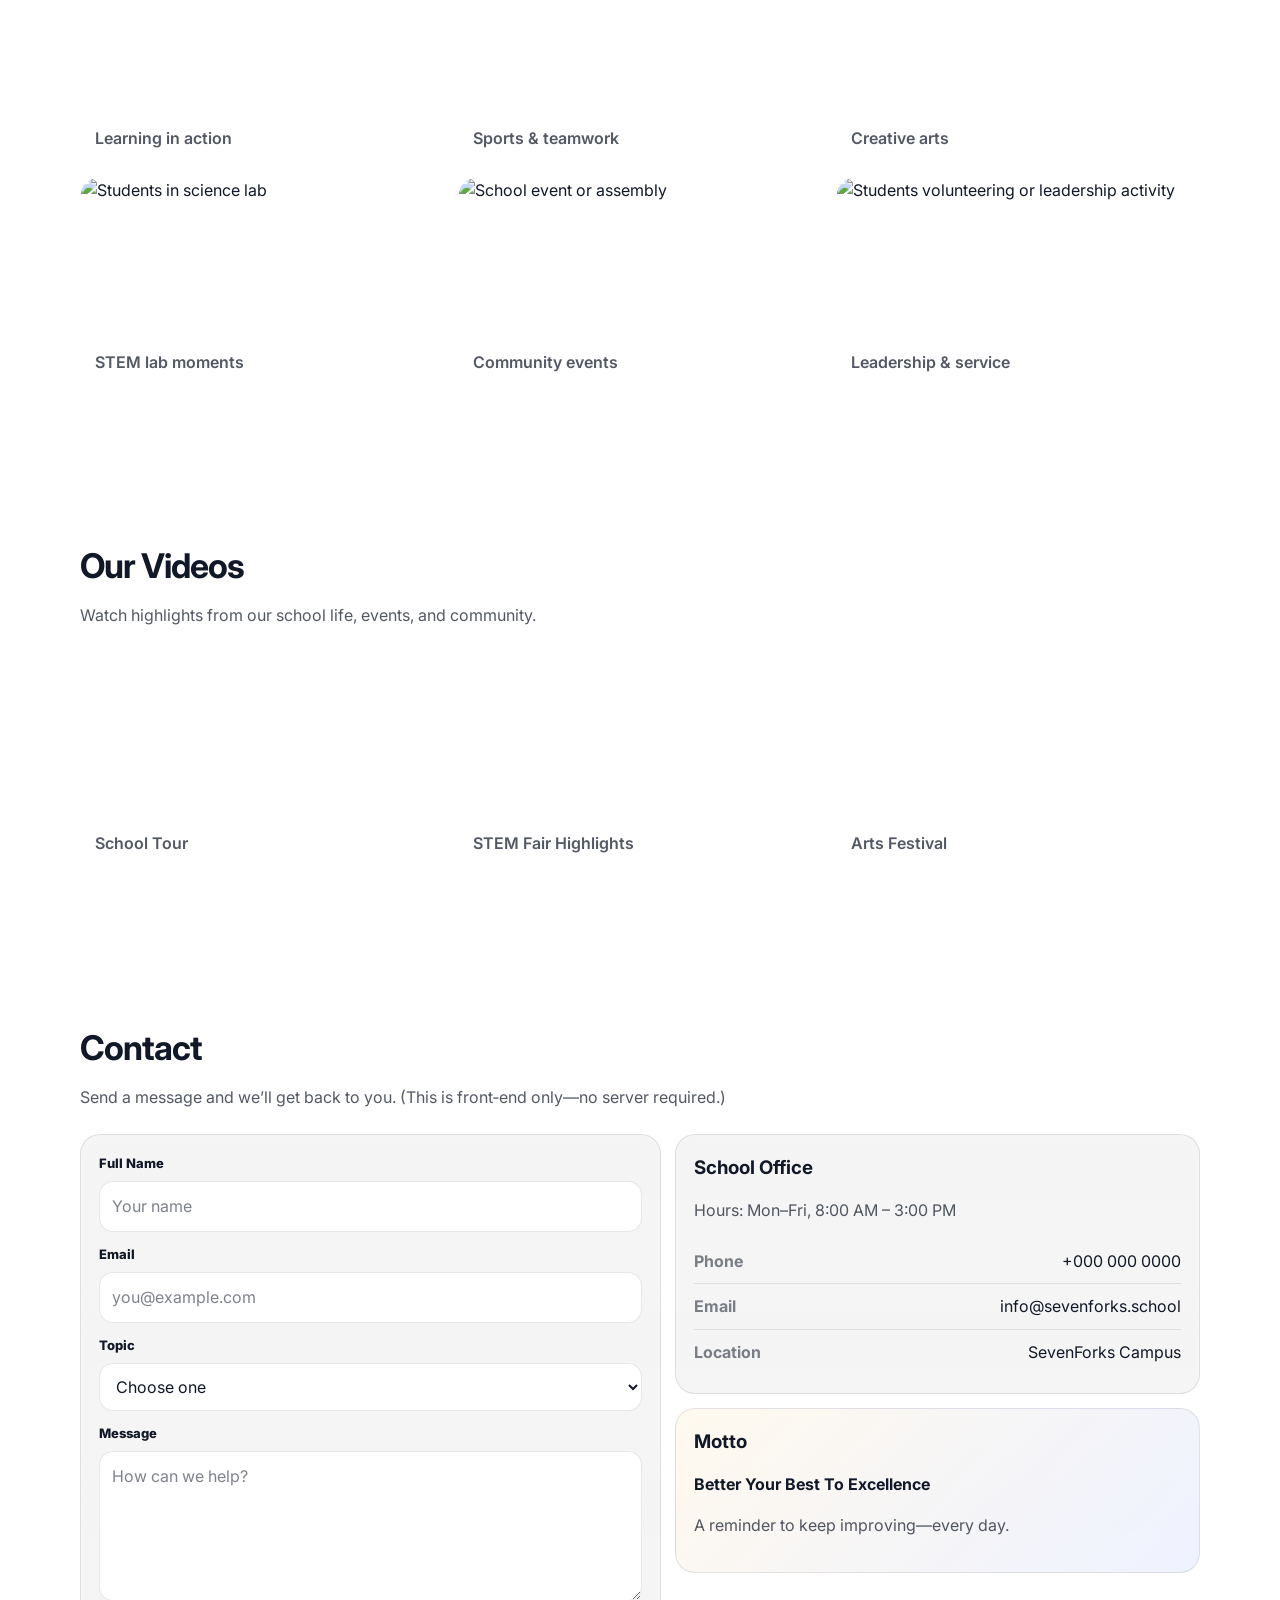
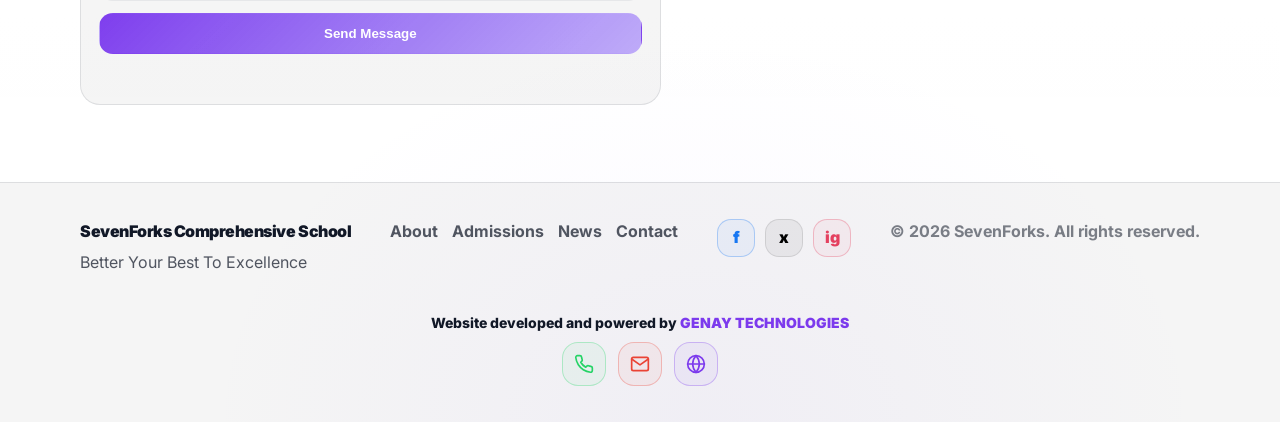
==== commit 02ad7db0: "Update WhatsApp contact to +254796031071 across all pages" ====
--- a/index.html
+++ b/index.html
@@ -387,11 +387,11 @@
           <a class="social x" href="#" aria-label="X">x</a>
           <a class="social instagram" href="#" aria-label="Instagram">ig</a>
         </div>
-        <div class="footer-copy"> 2023 SevenForks. All rights reserved.</div>
+        <div class="footer-copy"> &copy; <span id="year">2026</span> SevenForks. All rights reserved.</div>
         <div class="footer-dev">
           <div class="footer-dev-title">Website developed and powered by <a href="https://edu-track-15m3.onrender.com/" target="_blank" rel="noopener noreferrer">GENAY TECHNOLOGIES</a></div>
           <div class="footer-dev-icons" aria-label="Developer contact">
-            <a class="dev-icon whatsapp" href="https://wa.me/0796031071" target="_blank" rel="noopener noreferrer" aria-label="WhatsApp 0796031071" title="WhatsApp: 0796031071">
+            <a class="dev-icon whatsapp" href="https://wa.me/+254796031071" target="_blank" rel="noopener noreferrer" aria-label="WhatsApp +254796031071" title="WhatsApp: +254796031071">
               <svg xmlns="http://www.w3.org/2000/svg" width="20" height="20" viewBox="0 0 24 24" fill="none" stroke="currentColor" stroke-width="2" stroke-linecap="round" stroke-linejoin="round"><path d="M22 16.92v3a2 2 0 0 1-2.18 2 19.79 19.79 0 0 1-8.63-3.07 19.5 19.5 0 0 1-6-6 19.79 19.79 0 0 1-3.07-8.67A2 2 0 0 1 4.11 2h3a2 2 0 0 1 2 1.72 12.84 12.84 0 0 0 .7 2.81 2 2 0 0 1-.45 2.11L8.09 9.91a16 16 0 0 0 6 6l1.27-1.27a2 2 0 0 1 2.11-.45 12.84 12.84 0 0 0 2.81.7A2 2 0 0 1 22 16.92z"></path></svg>
             </a>
             <a class="dev-icon email" href="mailto:emiliomurithi4@gmail.com" aria-label="Email emiliomurithi4@gmail.com" title="Email: emiliomurithi4@gmail.com">
